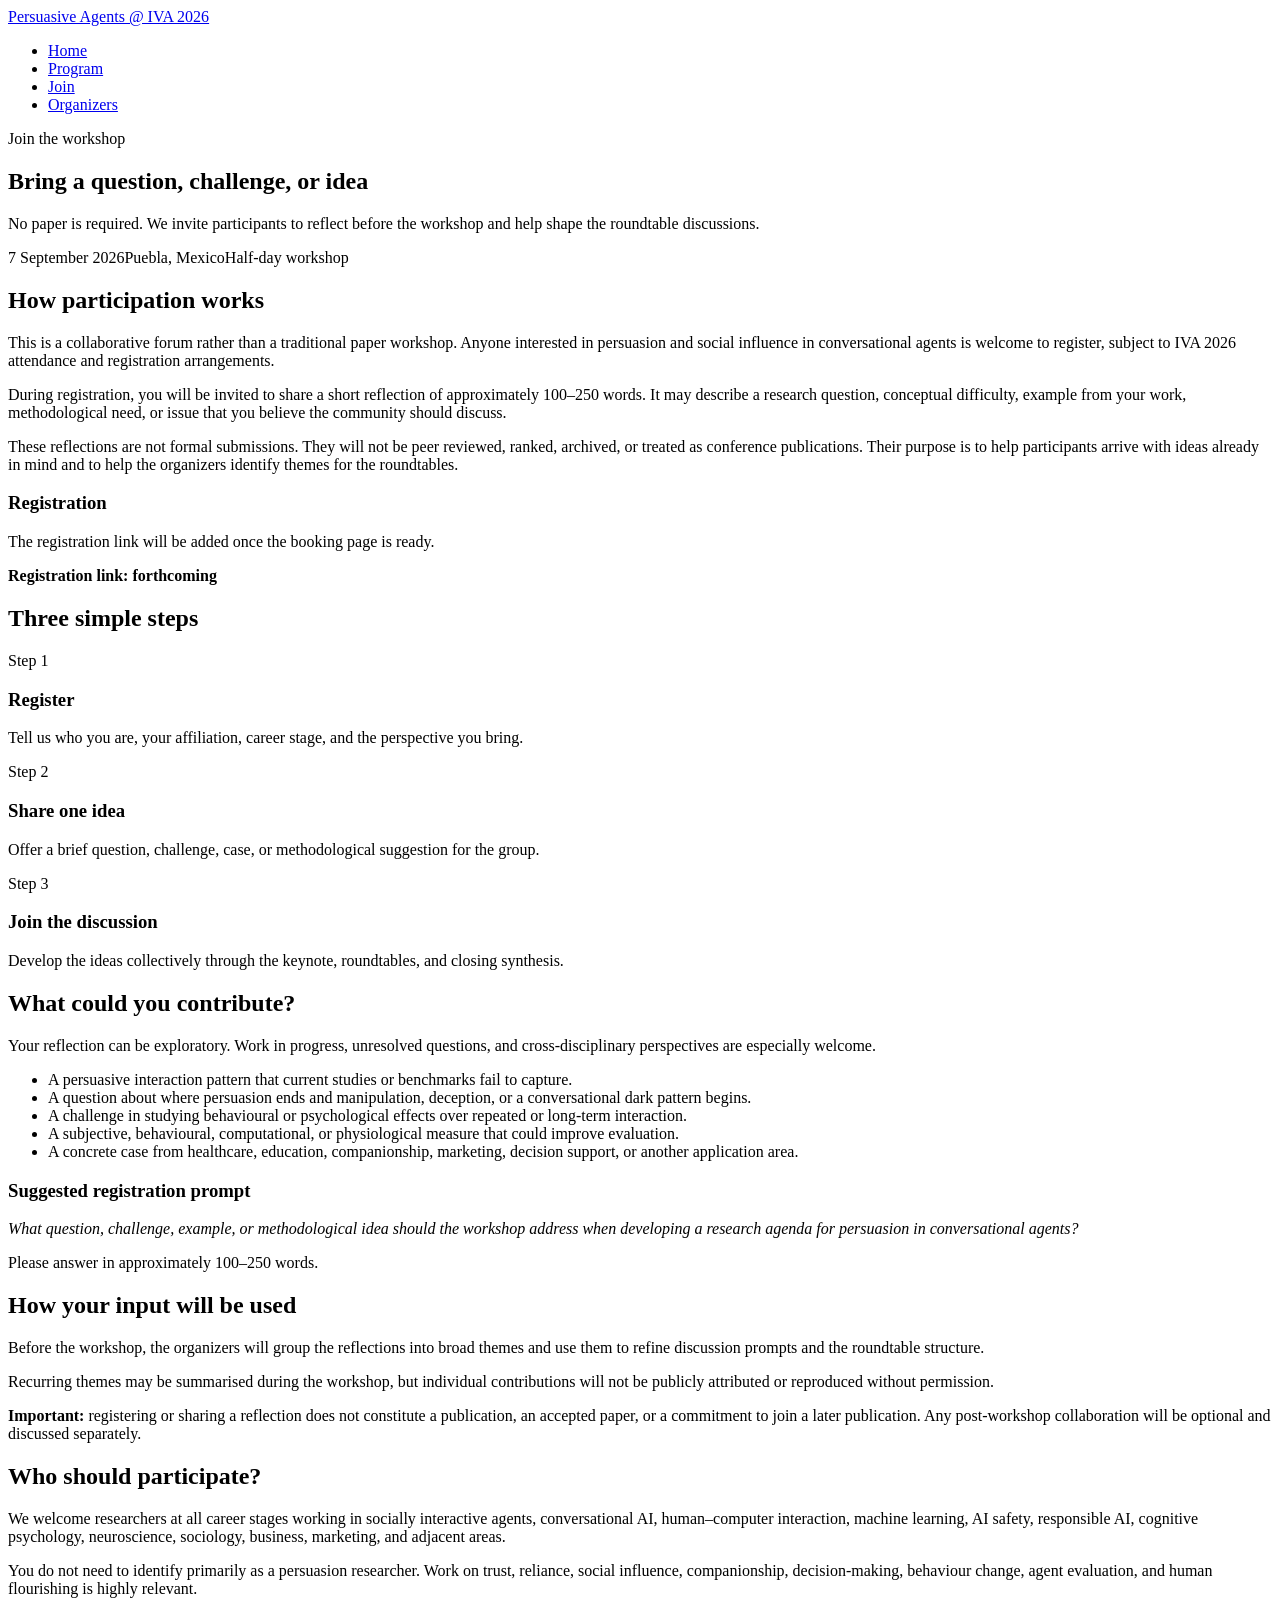
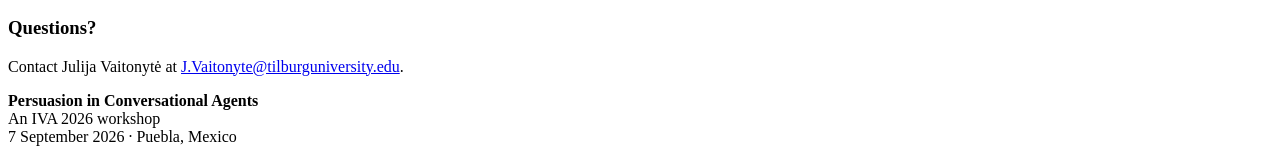
==== join.html @ 6f8a554d "Add files via upload" ====
<!DOCTYPE html>
<html lang="en">
<head>
  <meta charset="UTF-8">
  <meta name="viewport" content="width=device-width, initial-scale=1.0">
  <meta name="description" content="How to join the Persuasion in Conversational Agents workshop at IVA 2026.">
  <title>Join | Persuasion in Conversational Agents</title>
  <link rel="stylesheet" href="assets/css/style.css">
</head>
<body>
  <header class="site-header"><div class="container nav"><a class="brand" href="index.html">Persuasive Agents @ IVA 2026</a><nav aria-label="Main navigation"><ul class="nav-links"><li><a href="index.html">Home</a></li><li><a href="program.html">Program</a></li><li><a href="join.html" aria-current="page">Join</a></li><li><a href="organizers.html">Organizers</a></li></ul></nav></div></header>
  <main>
    <section class="page-hero"><div class="container"><p class="eyebrow">Join the workshop</p><h1>Bring a question, challenge, or idea</h1><p class="subtitle">No paper is required. We invite participants to reflect before the workshop and help shape the roundtable discussions.</p><div class="event-meta"><span>7 September 2026</span><span>Puebla, Mexico</span><span>Half-day workshop</span></div></div></section>

    <section><div class="container two-column"><div><h2>How participation works</h2><p class="lead">This is a collaborative forum rather than a traditional paper workshop. Anyone interested in persuasion and social influence in conversational agents is welcome to register, subject to IVA 2026 attendance and registration arrangements.</p><p>During registration, you will be invited to share a short reflection of approximately 100–250 words. It may describe a research question, conceptual difficulty, example from your work, methodological need, or issue that you believe the community should discuss.</p><p>These reflections are not formal submissions. They will not be peer reviewed, ranked, archived, or treated as conference publications. Their purpose is to help participants arrive with ideas already in mind and to help the organizers identify themes for the roundtables.</p></div><aside class="card"><h3>Registration</h3><p>The registration link will be added once the booking page is ready.</p><p><strong>Registration link: forthcoming</strong></p><!-- Replace with an Eventbrite button when ready. --></aside></div></section>

    <section><div class="container"><h2>Three simple steps</h2><div class="steps"><article class="step"><div class="step-number">Step 1</div><h3>Register</h3><p>Tell us who you are, your affiliation, career stage, and the perspective you bring.</p></article><article class="step"><div class="step-number">Step 2</div><h3>Share one idea</h3><p>Offer a brief question, challenge, case, or methodological suggestion for the group.</p></article><article class="step"><div class="step-number">Step 3</div><h3>Join the discussion</h3><p>Develop the ideas collectively through the keynote, roundtables, and closing synthesis.</p></article></div></div></section>

    <section><div class="container two-column"><div><h2>What could you contribute?</h2><p class="lead">Your reflection can be exploratory. Work in progress, unresolved questions, and cross-disciplinary perspectives are especially welcome.</p><ul class="prompt-list"><li>A persuasive interaction pattern that current studies or benchmarks fail to capture.</li><li>A question about where persuasion ends and manipulation, deception, or a conversational dark pattern begins.</li><li>A challenge in studying behavioural or psychological effects over repeated or long-term interaction.</li><li>A subjective, behavioural, computational, or physiological measure that could improve evaluation.</li><li>A concrete case from healthcare, education, companionship, marketing, decision support, or another application area.</li></ul></div><aside class="card"><h3>Suggested registration prompt</h3><p><em>What question, challenge, example, or methodological idea should the workshop address when developing a research agenda for persuasion in conversational agents?</em></p><p>Please answer in approximately 100–250 words.</p></aside></div></section>

    <section><div class="container"><h2>How your input will be used</h2><p class="lead">Before the workshop, the organizers will group the reflections into broad themes and use them to refine discussion prompts and the roundtable structure.</p><p>Recurring themes may be summarised during the workshop, but individual contributions will not be publicly attributed or reproduced without permission.</p><div class="notice"><strong>Important:</strong> registering or sharing a reflection does not constitute a publication, an accepted paper, or a commitment to join a later publication. Any post-workshop collaboration will be optional and discussed separately.</div></div></section>

    <section><div class="container two-column"><div><h2>Who should participate?</h2><p>We welcome researchers at all career stages working in socially interactive agents, conversational AI, human–computer interaction, machine learning, AI safety, responsible AI, cognitive psychology, neuroscience, sociology, business, marketing, and adjacent areas.</p><p>You do not need to identify primarily as a persuasion researcher. Work on trust, reliance, social influence, companionship, decision-making, behaviour change, agent evaluation, and human flourishing is highly relevant.</p></div><aside class="card"><h3>Questions?</h3><p>Contact Julija Vaitonytė at <a href="mailto:J.Vaitonyte@tilburguniversity.edu">J.Vaitonyte@tilburguniversity.edu</a>.</p></aside></div></section>
  </main>
  <footer class="site-footer"><div class="container footer-inner"><div><strong>Persuasion in Conversational Agents</strong><br>An IVA 2026 workshop</div><div>7 September 2026 · Puebla, Mexico</div></div></footer>
</body>
</html>
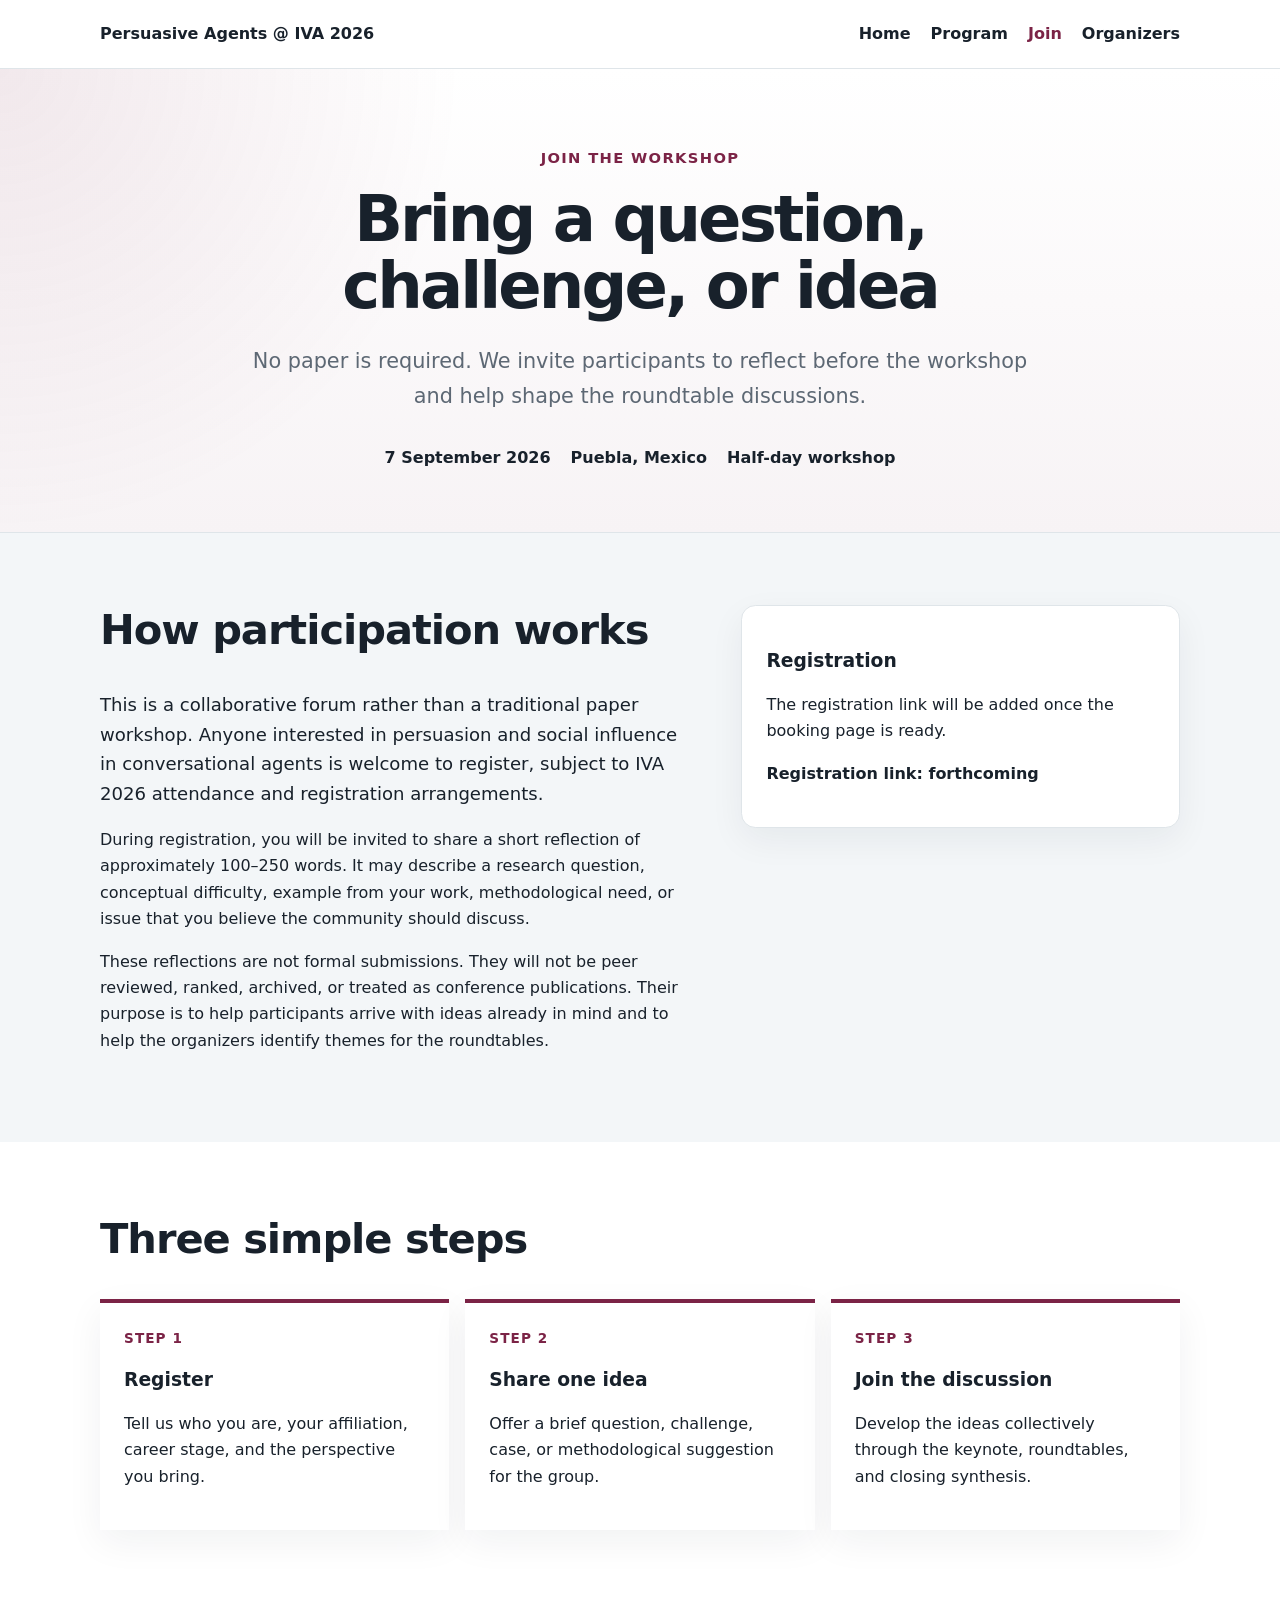
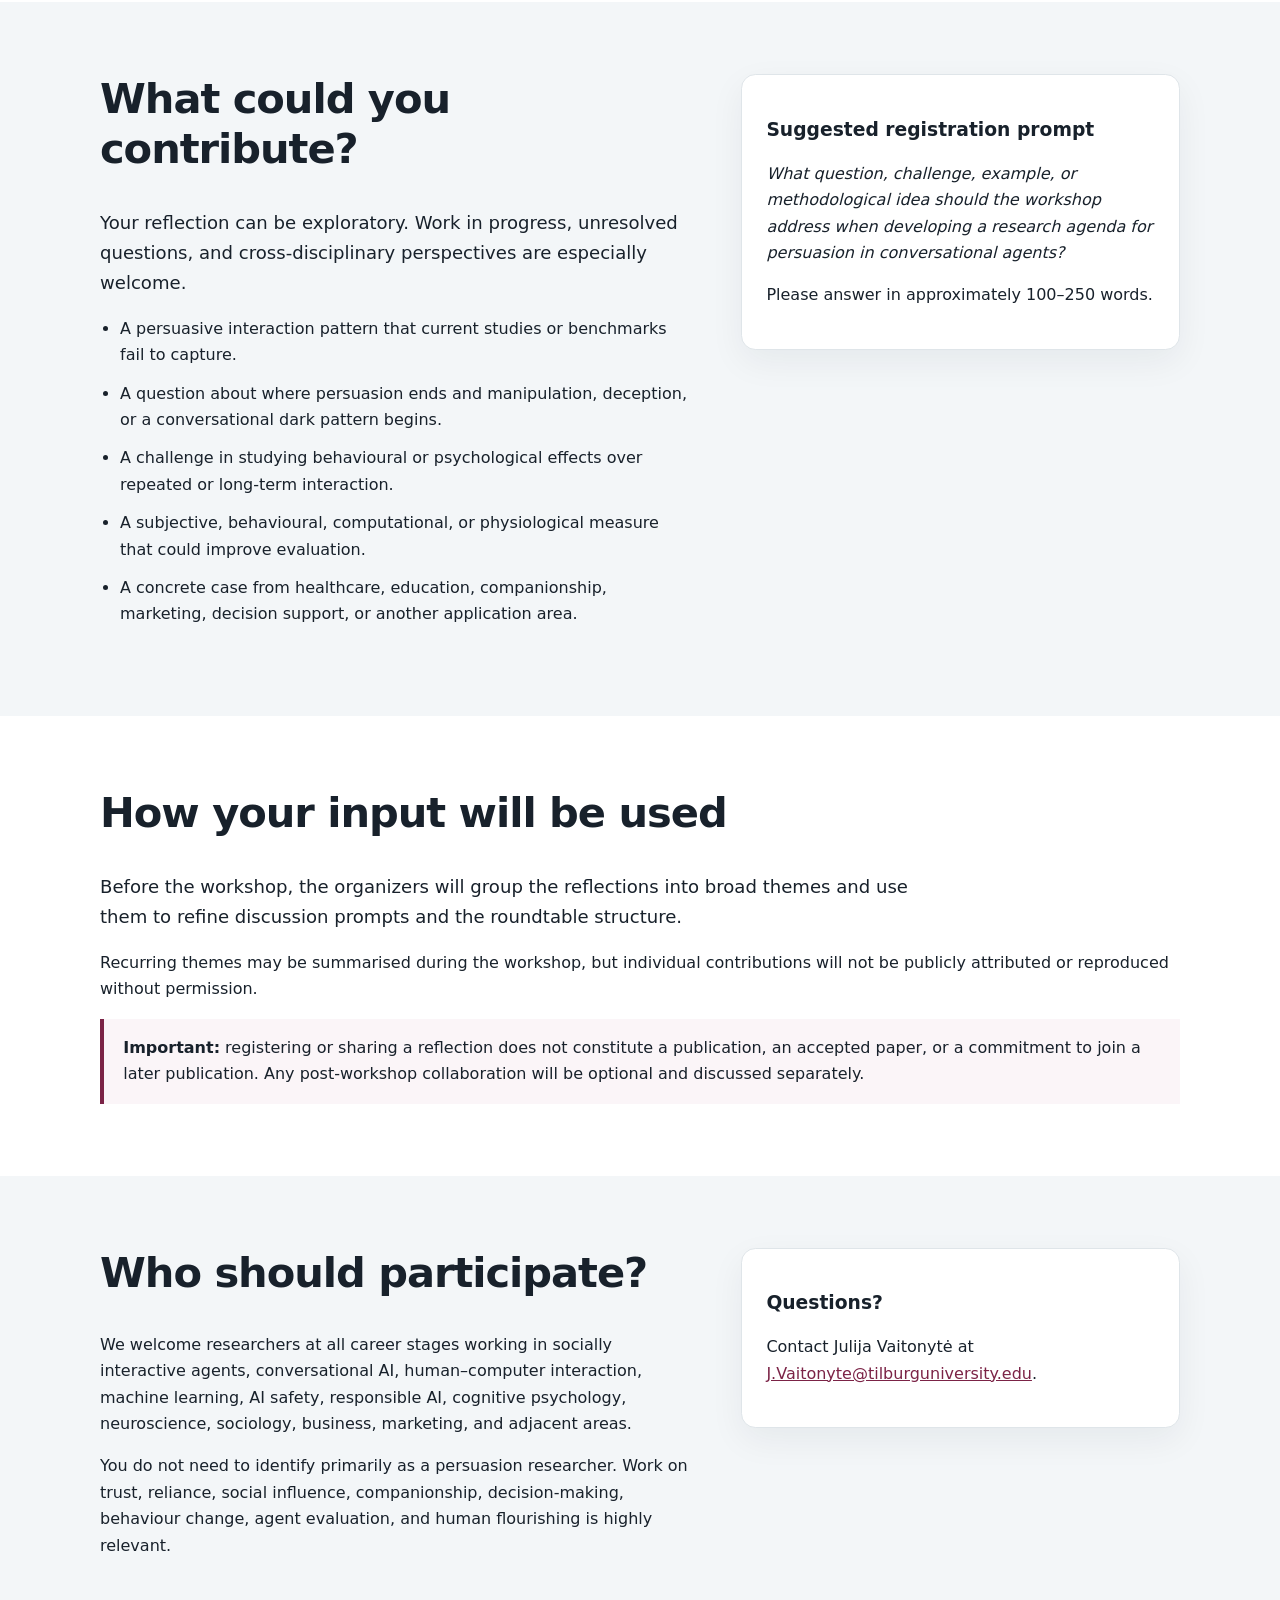
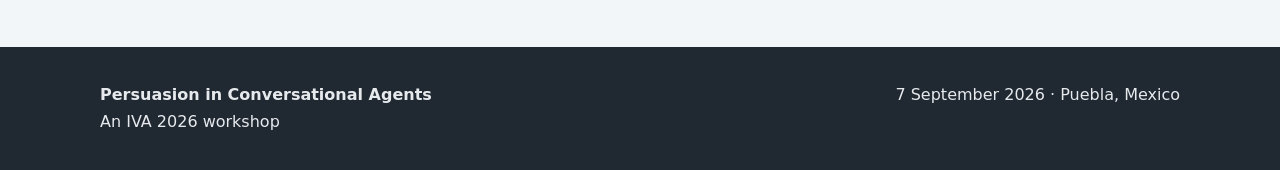
==== commit e6ddfa58: "Update stylesheet link in join.html" ====
--- a/join.html
+++ b/join.html
@@ -5,7 +5,7 @@
   <meta name="viewport" content="width=device-width, initial-scale=1.0">
   <meta name="description" content="How to join the Persuasion in Conversational Agents workshop at IVA 2026.">
   <title>Join | Persuasion in Conversational Agents</title>
-  <link rel="stylesheet" href="assets/css/style.css">
+  <link rel="stylesheet" href="assets/style.css">
 </head>
 <body>
   <header class="site-header"><div class="container nav"><a class="brand" href="index.html">Persuasive Agents @ IVA 2026</a><nav aria-label="Main navigation"><ul class="nav-links"><li><a href="index.html">Home</a></li><li><a href="program.html">Program</a></li><li><a href="join.html" aria-current="page">Join</a></li><li><a href="organizers.html">Organizers</a></li></ul></nav></div></header>
--- a/assets/style.css
+++ b/assets/style.css
@@ -0,0 +1,105 @@
+:root {
+  --ink: #18212b;
+  --muted: #5d6874;
+  --paper: #ffffff;
+  --soft: #f3f6f8;
+  --accent: #7b2346;
+  --accent-dark: #55162f;
+  --accent-pale: #fbf5f8;
+  --line: #dfe5e9;
+  --max-width: 1080px;
+}
+
+* { box-sizing: border-box; }
+html { scroll-behavior: smooth; }
+body {
+  margin: 0;
+  color: var(--ink);
+  background: var(--paper);
+  font-family: Inter, ui-sans-serif, system-ui, -apple-system, BlinkMacSystemFont, "Segoe UI", sans-serif;
+  line-height: 1.65;
+}
+img { max-width: 100%; }
+a { color: var(--accent); }
+a:hover { color: var(--accent-dark); }
+.container { width: min(var(--max-width), calc(100% - 2rem)); margin-inline: auto; }
+
+.site-header {
+  position: sticky;
+  top: 0;
+  z-index: 10;
+  background: rgba(255, 255, 255, 0.96);
+  border-bottom: 1px solid var(--line);
+  backdrop-filter: blur(10px);
+}
+.nav { min-height: 68px; display: flex; align-items: center; justify-content: space-between; gap: 1rem; }
+.brand { color: var(--ink); font-weight: 780; text-decoration: none; }
+.nav-links { display: flex; align-items: center; gap: 1.25rem; list-style: none; margin: 0; padding: 0; }
+.nav-links a { color: var(--ink); font-weight: 650; text-decoration: none; }
+.nav-links a:hover, .nav-links a[aria-current="page"] { color: var(--accent); }
+
+.hero, .page-hero {
+  text-align: center;
+  background: radial-gradient(circle at top left, rgba(123,35,70,.10), transparent 34%), linear-gradient(180deg,#fff 0%,#f7f3f5 100%);
+  border-bottom: 1px solid var(--line);
+}
+.hero { padding: 6rem 0 4.5rem; }
+.page-hero { padding: 4.8rem 0 3.8rem; }
+.eyebrow { margin: 0 0 1rem; color: var(--accent); font-size: .92rem; font-weight: 800; letter-spacing: .09em; text-transform: uppercase; }
+h1 { max-width: 920px; margin: 0 auto; font-size: clamp(2.35rem,6vw,4.8rem); line-height: 1.05; letter-spacing: -.045em; }
+.page-hero h1 { font-size: clamp(2.4rem,5vw,4rem); }
+.subtitle { max-width: 780px; margin: 1.5rem auto 0; color: var(--muted); font-size: clamp(1.05rem,2vw,1.3rem); }
+.event-meta { display: flex; flex-wrap: wrap; justify-content: center; gap: .6rem 1.25rem; margin-top: 2rem; font-weight: 680; }
+.hero-actions { display: flex; flex-wrap: wrap; justify-content: center; gap: .8rem; margin-top: 2rem; }
+
+.button { display: inline-block; padding: .8rem 1.05rem; border: 1px solid var(--accent); border-radius: .55rem; font-weight: 750; text-decoration: none; }
+.button-primary { color: #fff; background: var(--accent); }
+.button-primary:hover { color: #fff; background: var(--accent-dark); }
+
+main section { padding: 4.5rem 0; }
+main section:nth-child(even) { background: var(--soft); }
+h2 { margin-top: 0; font-size: clamp(1.8rem,3.4vw,2.6rem); line-height: 1.2; letter-spacing: -.025em; }
+h3 { line-height: 1.3; }
+.lead { max-width: 860px; font-size: 1.13rem; }
+.two-column { display: grid; grid-template-columns: 1.15fr .85fr; gap: 3rem; align-items: start; }
+.card { padding: 1.5rem; background: var(--paper); border: 1px solid var(--line); border-radius: .9rem; box-shadow: 0 12px 35px rgba(24,33,43,.06); }
+.notice { padding: 1rem 1.2rem; border-left: 4px solid var(--accent); background: var(--accent-pale); }
+.questions, .prompt-list { padding-left: 1.25rem; }
+.questions li + li, .prompt-list li + li { margin-top: .75rem; }
+
+.keynote-grid { display: grid; grid-template-columns: 220px 1fr; gap: 2rem; align-items: start; }
+.speaker-photo { display: block; width: 100%; max-width: 320px; aspect-ratio: 3 / 4; object-fit: cover; object-position: center top; border-radius: .9rem; }
+.photo-credit { margin-top: .55rem; color: var(--muted); font-size: .84rem; }
+
+.steps { display: grid; grid-template-columns: repeat(3,1fr); gap: 1rem; margin-top: 2rem; }
+.step { padding: 1.5rem; border-top: 4px solid var(--accent); background: var(--paper); box-shadow: 0 12px 35px rgba(24,33,43,.06); }
+.step-number { color: var(--accent); font-size: .85rem; font-weight: 800; letter-spacing: .08em; text-transform: uppercase; }
+
+.schedule { width: 100%; border-collapse: collapse; overflow: hidden; background: var(--paper); border: 1px solid var(--line); border-radius: .8rem; }
+.schedule th, .schedule td { padding: 1rem; border-bottom: 1px solid var(--line); text-align: left; vertical-align: top; }
+.schedule th { color: var(--accent); font-size: .85rem; letter-spacing: .06em; text-transform: uppercase; }
+.schedule tr:last-child td { border-bottom: 0; }
+.time { width: 150px; white-space: nowrap; font-weight: 750; }
+
+.people-grid { display: grid; grid-template-columns: repeat(3,1fr); gap: 1.25rem; }
+.person-card { padding: 1.5rem; background: var(--paper); border: 1px solid var(--line); border-radius: .9rem; }
+.person-card h2 { margin-bottom: .3rem; font-size: 1.45rem; }
+.affiliation { margin-top: 0; color: var(--accent); font-weight: 700; }
+
+.logo-placeholder { display: grid; place-items: center; min-height: 110px; width: min(300px,100%); padding: 1rem; color: var(--muted); background: var(--soft); border: 1px dashed #aab4bd; border-radius: .8rem; text-align: center; }
+
+.site-footer { padding: 2.2rem 0; color: #e7eaed; background: #202832; }
+.footer-inner { display: flex; flex-wrap: wrap; justify-content: space-between; gap: 1rem; }
+.site-footer a { color: #fff; }
+
+@media (max-width: 780px) {
+  .nav { align-items: flex-start; padding: .9rem 0; }
+  .nav-links { gap: .75rem; flex-wrap: wrap; justify-content: flex-end; }
+  .two-column, .keynote-grid, .steps, .people-grid { grid-template-columns: 1fr; }
+  .hero { padding-top: 4.5rem; }
+  .schedule, .schedule tbody, .schedule tr, .schedule td { display: block; width: 100%; }
+  .schedule thead { display: none; }
+  .schedule tr { padding: .8rem 0; border-bottom: 1px solid var(--line); }
+  .schedule td { border: 0; padding: .25rem 1rem; }
+  .time { width: auto; }
+}
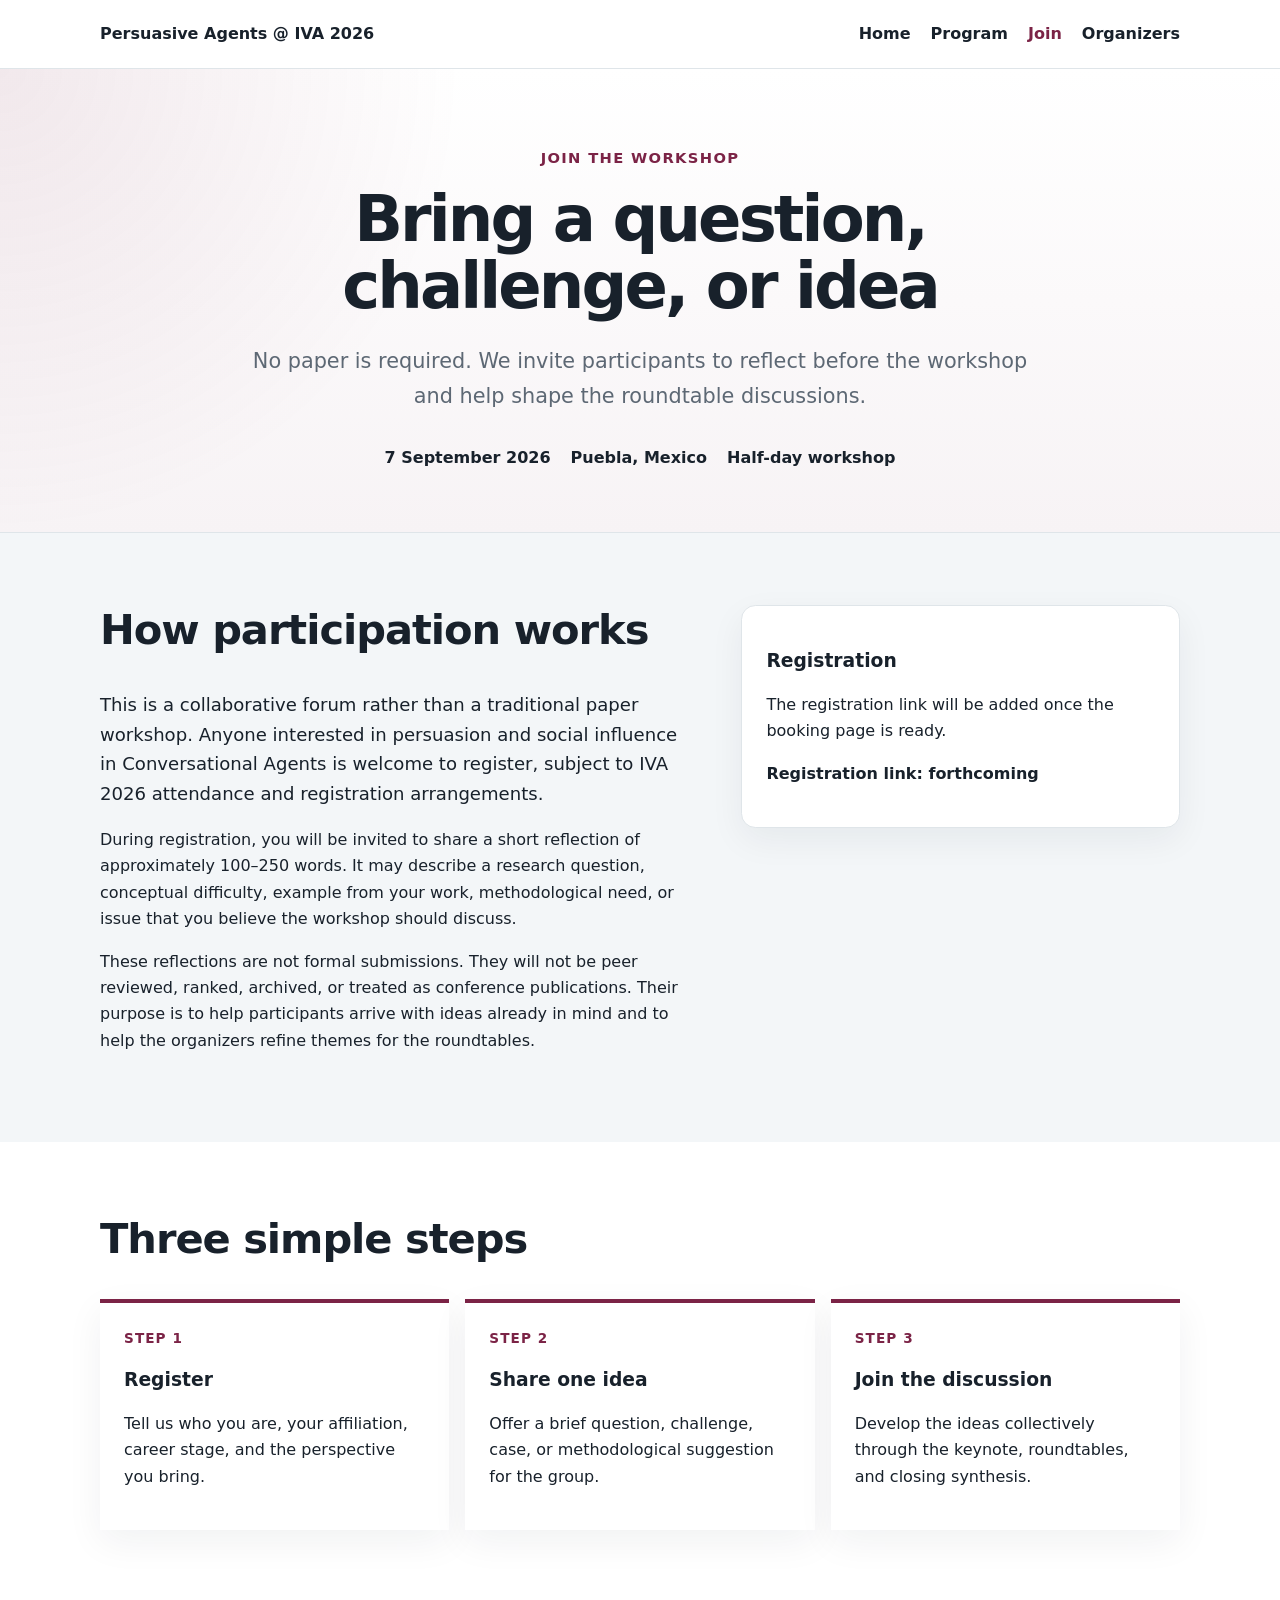
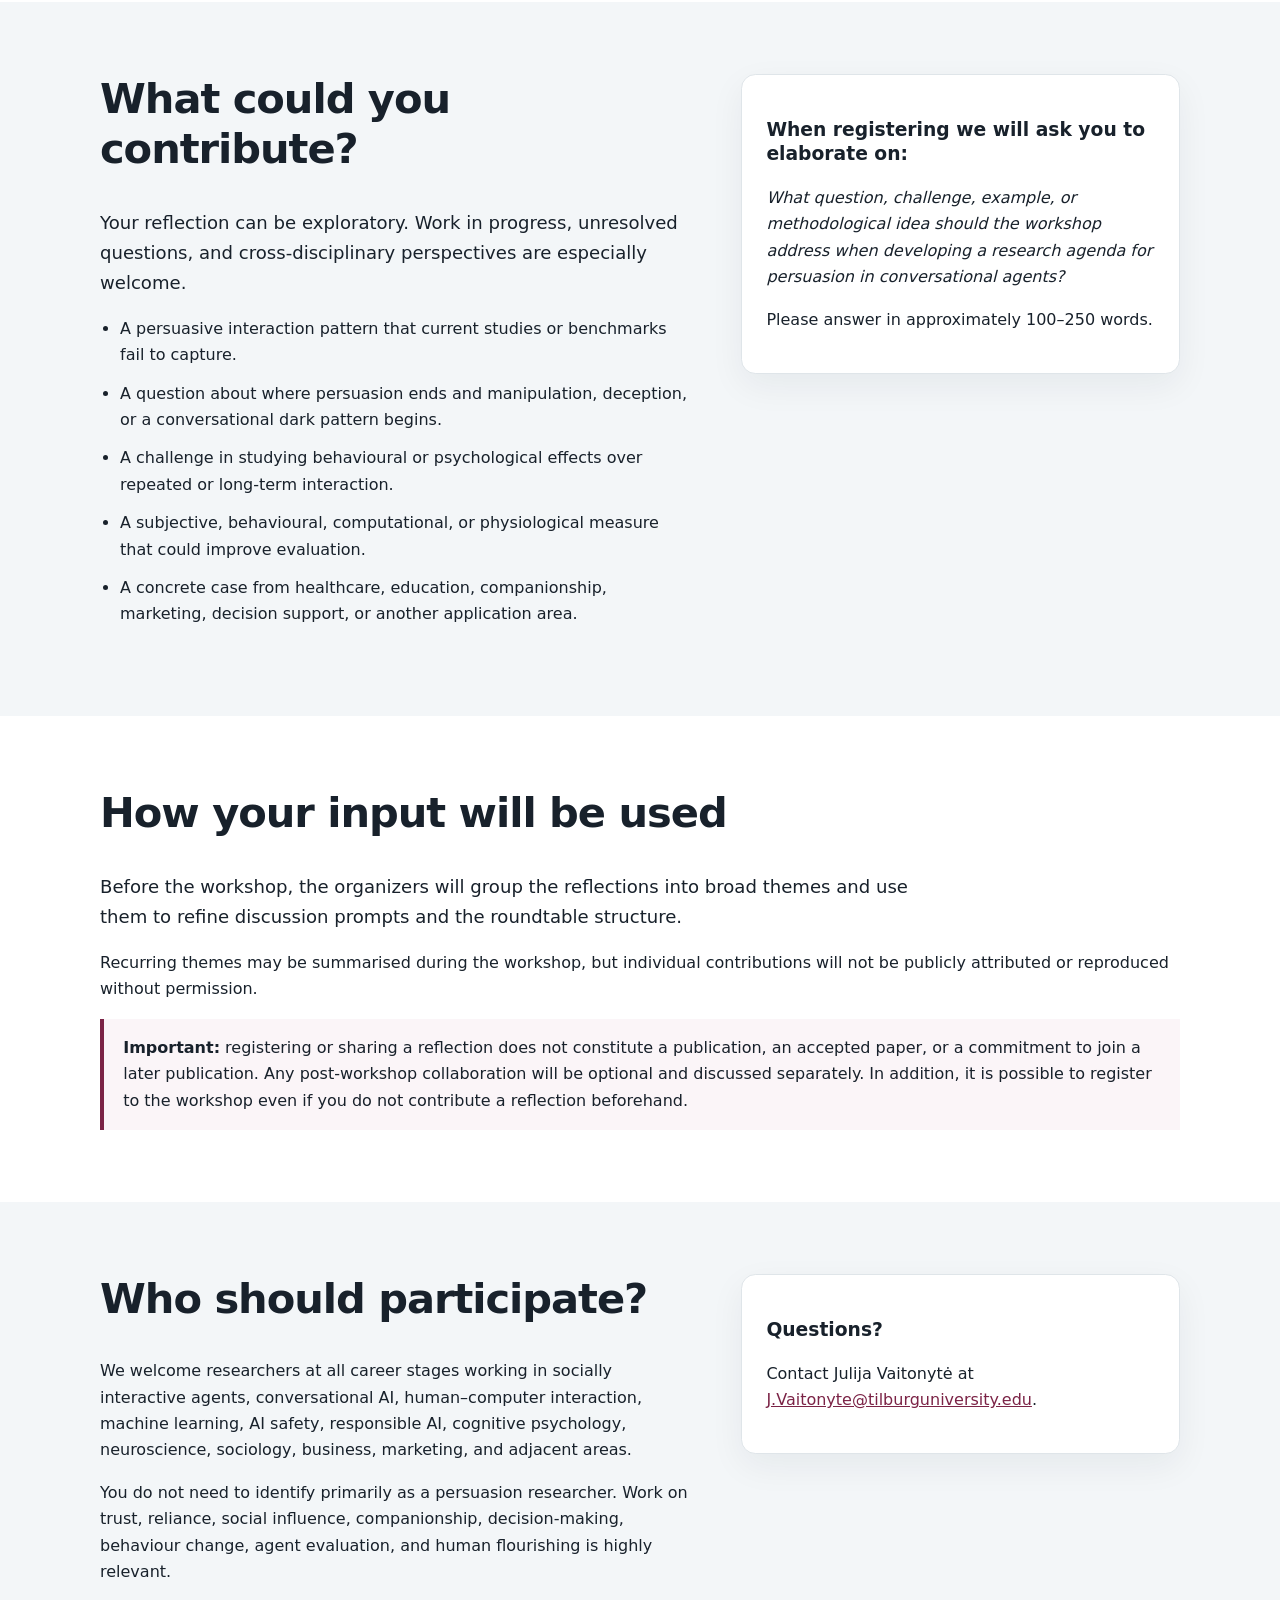
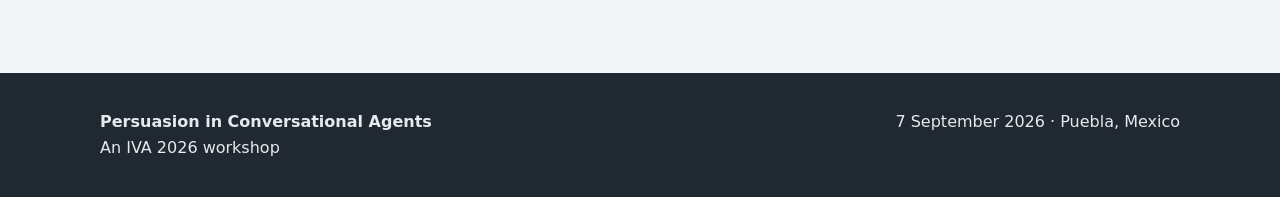
==== commit 57e6cb5e: "Update join.html" ====
--- a/join.html
+++ b/join.html
@@ -12,13 +12,13 @@
   <main>
     <section class="page-hero"><div class="container"><p class="eyebrow">Join the workshop</p><h1>Bring a question, challenge, or idea</h1><p class="subtitle">No paper is required. We invite participants to reflect before the workshop and help shape the roundtable discussions.</p><div class="event-meta"><span>7 September 2026</span><span>Puebla, Mexico</span><span>Half-day workshop</span></div></div></section>
 
-    <section><div class="container two-column"><div><h2>How participation works</h2><p class="lead">This is a collaborative forum rather than a traditional paper workshop. Anyone interested in persuasion and social influence in conversational agents is welcome to register, subject to IVA 2026 attendance and registration arrangements.</p><p>During registration, you will be invited to share a short reflection of approximately 100–250 words. It may describe a research question, conceptual difficulty, example from your work, methodological need, or issue that you believe the community should discuss.</p><p>These reflections are not formal submissions. They will not be peer reviewed, ranked, archived, or treated as conference publications. Their purpose is to help participants arrive with ideas already in mind and to help the organizers identify themes for the roundtables.</p></div><aside class="card"><h3>Registration</h3><p>The registration link will be added once the booking page is ready.</p><p><strong>Registration link: forthcoming</strong></p><!-- Replace with an Eventbrite button when ready. --></aside></div></section>
+    <section><div class="container two-column"><div><h2>How participation works</h2><p class="lead">This is a collaborative forum rather than a traditional paper workshop. Anyone interested in persuasion and social influence in Conversational Agents is welcome to register, subject to IVA 2026 attendance and registration arrangements.</p><p>During registration, you will be invited to share a short reflection of approximately 100–250 words. It may describe a research question, conceptual difficulty, example from your work, methodological need, or issue that you believe the workshop should discuss.</p><p>These reflections are not formal submissions. They will not be peer reviewed, ranked, archived, or treated as conference publications. Their purpose is to help participants arrive with ideas already in mind and to help the organizers refine themes for the roundtables.</p></div><aside class="card"><h3>Registration</h3><p>The registration link will be added once the booking page is ready.</p><p><strong>Registration link: forthcoming</strong></p><!-- Replace with an Eventbrite button when ready. --></aside></div></section>
 
     <section><div class="container"><h2>Three simple steps</h2><div class="steps"><article class="step"><div class="step-number">Step 1</div><h3>Register</h3><p>Tell us who you are, your affiliation, career stage, and the perspective you bring.</p></article><article class="step"><div class="step-number">Step 2</div><h3>Share one idea</h3><p>Offer a brief question, challenge, case, or methodological suggestion for the group.</p></article><article class="step"><div class="step-number">Step 3</div><h3>Join the discussion</h3><p>Develop the ideas collectively through the keynote, roundtables, and closing synthesis.</p></article></div></div></section>
 
-    <section><div class="container two-column"><div><h2>What could you contribute?</h2><p class="lead">Your reflection can be exploratory. Work in progress, unresolved questions, and cross-disciplinary perspectives are especially welcome.</p><ul class="prompt-list"><li>A persuasive interaction pattern that current studies or benchmarks fail to capture.</li><li>A question about where persuasion ends and manipulation, deception, or a conversational dark pattern begins.</li><li>A challenge in studying behavioural or psychological effects over repeated or long-term interaction.</li><li>A subjective, behavioural, computational, or physiological measure that could improve evaluation.</li><li>A concrete case from healthcare, education, companionship, marketing, decision support, or another application area.</li></ul></div><aside class="card"><h3>Suggested registration prompt</h3><p><em>What question, challenge, example, or methodological idea should the workshop address when developing a research agenda for persuasion in conversational agents?</em></p><p>Please answer in approximately 100–250 words.</p></aside></div></section>
+    <section><div class="container two-column"><div><h2>What could you contribute?</h2><p class="lead">Your reflection can be exploratory. Work in progress, unresolved questions, and cross-disciplinary perspectives are especially welcome.</p><ul class="prompt-list"><li>A persuasive interaction pattern that current studies or benchmarks fail to capture.</li><li>A question about where persuasion ends and manipulation, deception, or a conversational dark pattern begins.</li><li>A challenge in studying behavioural or psychological effects over repeated or long-term interaction.</li><li>A subjective, behavioural, computational, or physiological measure that could improve evaluation.</li><li>A concrete case from healthcare, education, companionship, marketing, decision support, or another application area.</li></ul></div><aside class="card"><h3>When registering we will ask you to elaborate on:</h3><p><em>What question, challenge, example, or methodological idea should the workshop address when developing a research agenda for persuasion in conversational agents?</em></p><p>Please answer in approximately 100–250 words.</p></aside></div></section>
 
-    <section><div class="container"><h2>How your input will be used</h2><p class="lead">Before the workshop, the organizers will group the reflections into broad themes and use them to refine discussion prompts and the roundtable structure.</p><p>Recurring themes may be summarised during the workshop, but individual contributions will not be publicly attributed or reproduced without permission.</p><div class="notice"><strong>Important:</strong> registering or sharing a reflection does not constitute a publication, an accepted paper, or a commitment to join a later publication. Any post-workshop collaboration will be optional and discussed separately.</div></div></section>
+    <section><div class="container"><h2>How your input will be used</h2><p class="lead">Before the workshop, the organizers will group the reflections into broad themes and use them to refine discussion prompts and the roundtable structure.</p><p>Recurring themes may be summarised during the workshop, but individual contributions will not be publicly attributed or reproduced without permission.</p><div class="notice"><strong>Important:</strong> registering or sharing a reflection does not constitute a publication, an accepted paper, or a commitment to join a later publication. Any post-workshop collaboration will be optional and discussed separately. In addition, it is possible to register to the workshop even if you do not contribute a reflection beforehand.</div></div></section>
 
     <section><div class="container two-column"><div><h2>Who should participate?</h2><p>We welcome researchers at all career stages working in socially interactive agents, conversational AI, human–computer interaction, machine learning, AI safety, responsible AI, cognitive psychology, neuroscience, sociology, business, marketing, and adjacent areas.</p><p>You do not need to identify primarily as a persuasion researcher. Work on trust, reliance, social influence, companionship, decision-making, behaviour change, agent evaluation, and human flourishing is highly relevant.</p></div><aside class="card"><h3>Questions?</h3><p>Contact Julija Vaitonytė at <a href="mailto:J.Vaitonyte@tilburguniversity.edu">J.Vaitonyte@tilburguniversity.edu</a>.</p></aside></div></section>
   </main>
--- a/assets/style.css
+++ b/assets/style.css
@@ -103,3 +103,42 @@
   .schedule td { border: 0; padding: .25rem 1rem; }
   .time { width: auto; }
 }
+.institution-logo {
+    display: block;
+    max-width: 260px;
+    width: 100%;
+    height: auto;
+    margin: 2rem auto;
+}
+.organizer-card{
+    text-align:center;
+    padding:1rem;
+}
+
+.organizer-photo{
+    width:220px;
+    height:220px;
+    object-fit:cover;
+    object-position:center top;
+    border-radius:10px;
+    margin-bottom:1rem;
+}
+
+.organizer-card h2{
+    font-size:1.55rem;
+    margin-bottom:.35rem;
+}
+
+.organizer-card .affiliation{
+    color:var(--accent);
+    font-weight:700;
+    margin-bottom:1rem;
+}
+
+.organizer-card p{
+    text-align:left;
+}
+
+.organizer-card a{
+    word-break:break-word;
+}
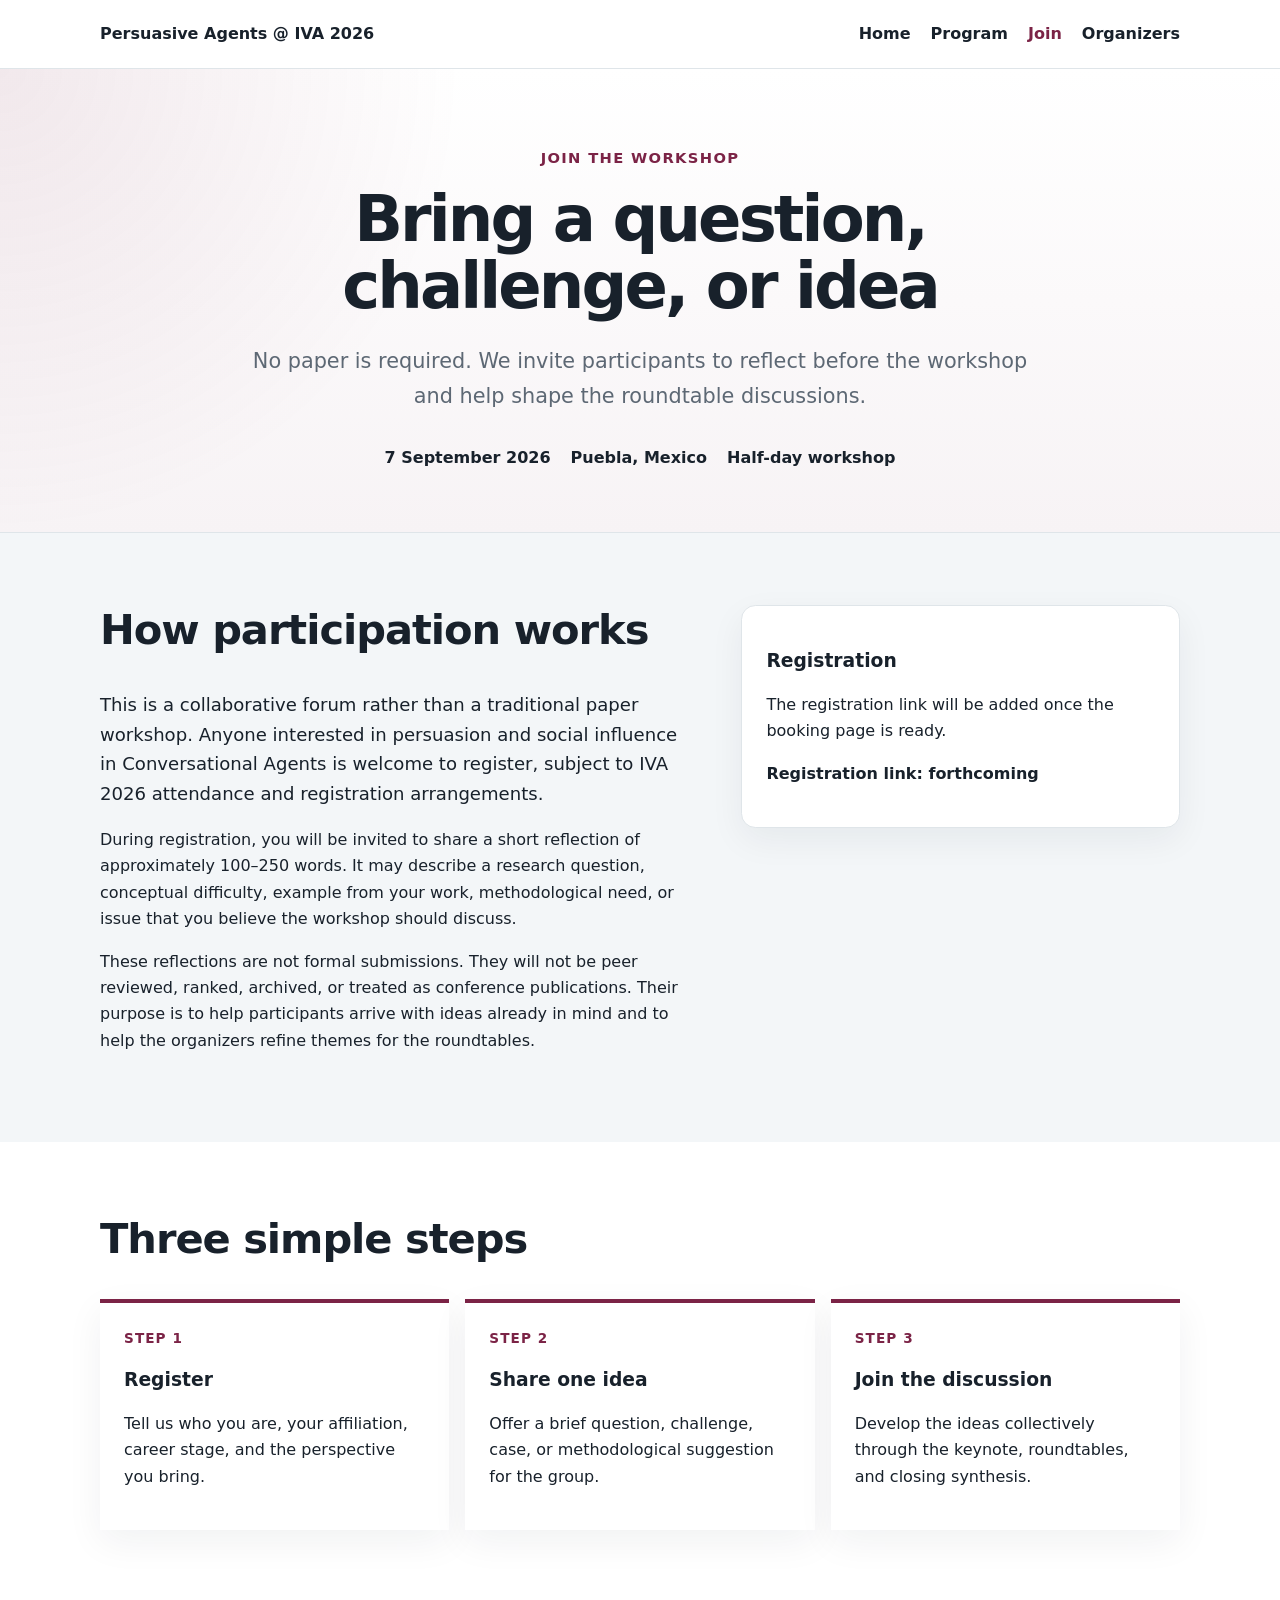
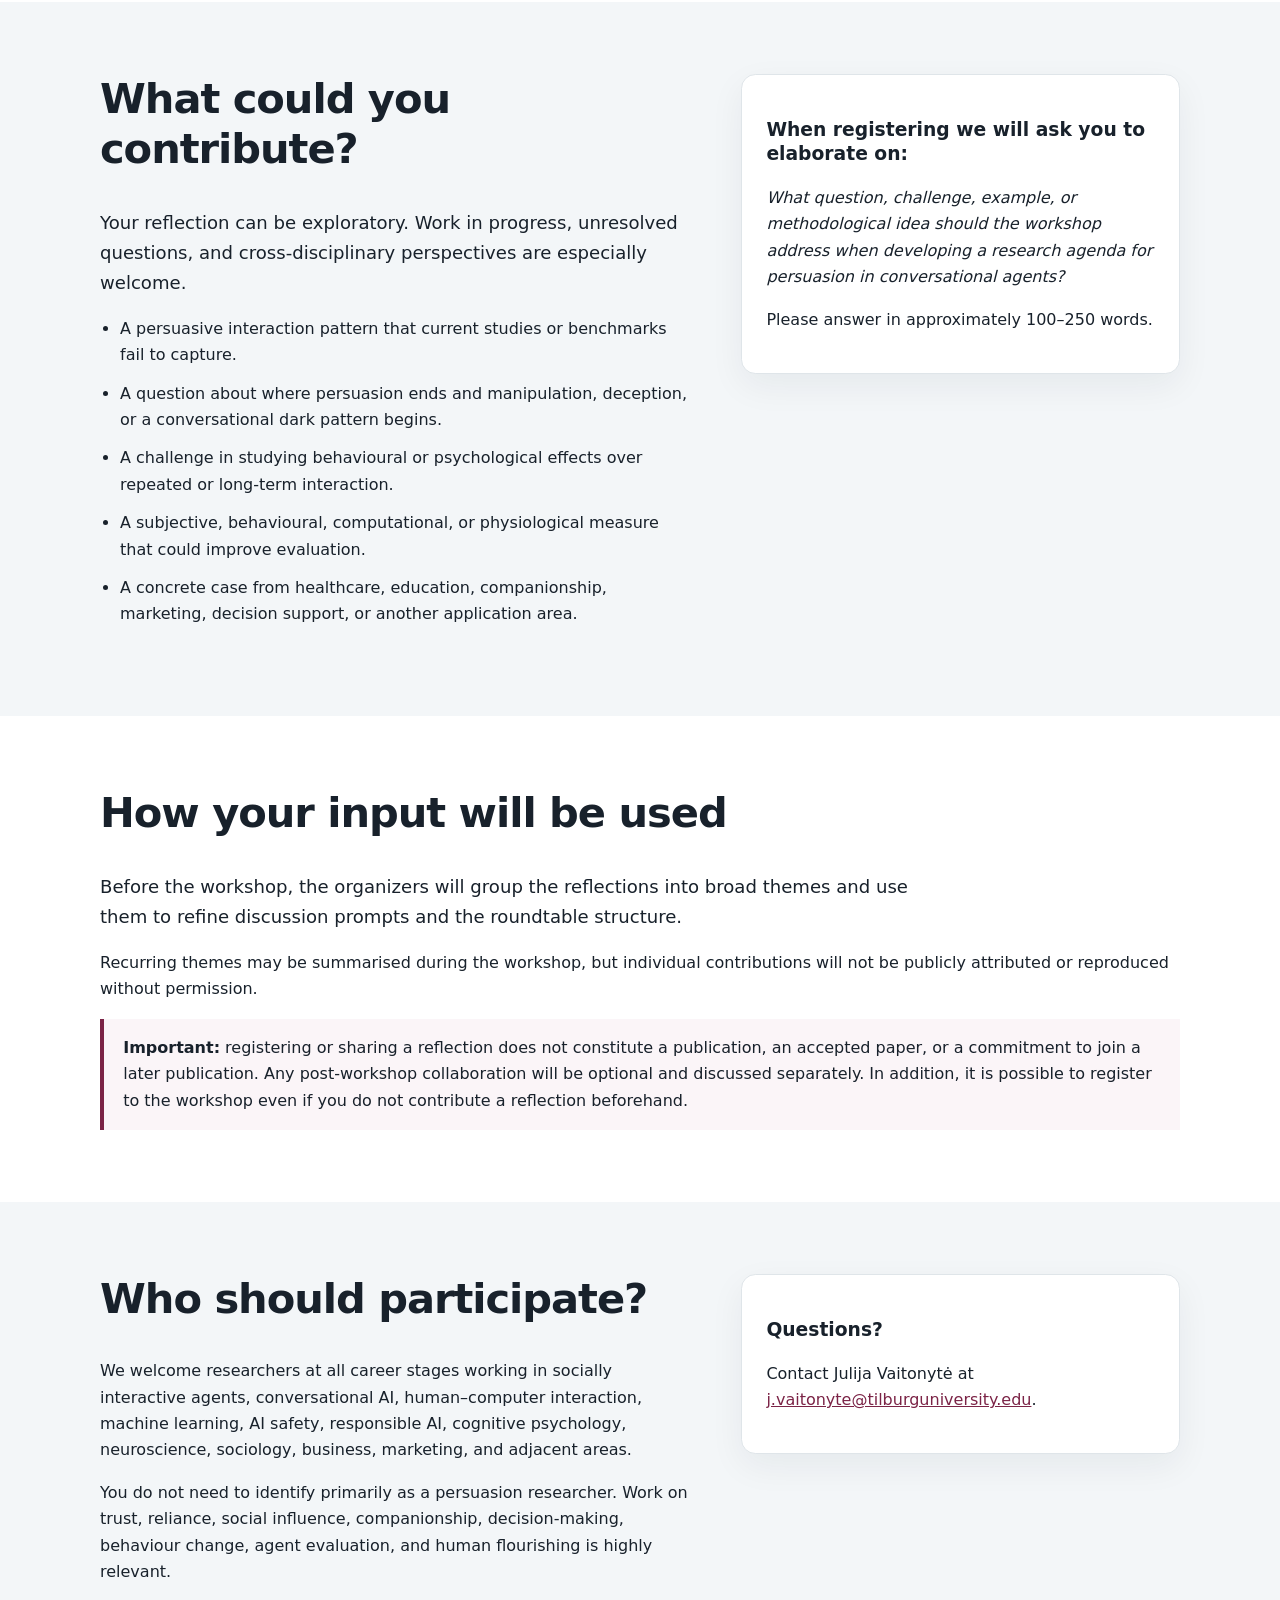
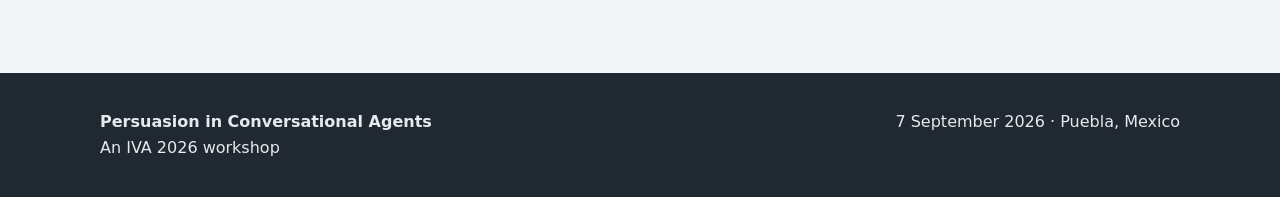
==== commit 809f1b8b: "Fix contact email for workshop participation Updated contact email for Julija Vaitonytė in the parti" ====
--- a/join.html
+++ b/join.html
@@ -20,7 +20,7 @@
 
     <section><div class="container"><h2>How your input will be used</h2><p class="lead">Before the workshop, the organizers will group the reflections into broad themes and use them to refine discussion prompts and the roundtable structure.</p><p>Recurring themes may be summarised during the workshop, but individual contributions will not be publicly attributed or reproduced without permission.</p><div class="notice"><strong>Important:</strong> registering or sharing a reflection does not constitute a publication, an accepted paper, or a commitment to join a later publication. Any post-workshop collaboration will be optional and discussed separately. In addition, it is possible to register to the workshop even if you do not contribute a reflection beforehand.</div></div></section>
 
-    <section><div class="container two-column"><div><h2>Who should participate?</h2><p>We welcome researchers at all career stages working in socially interactive agents, conversational AI, human–computer interaction, machine learning, AI safety, responsible AI, cognitive psychology, neuroscience, sociology, business, marketing, and adjacent areas.</p><p>You do not need to identify primarily as a persuasion researcher. Work on trust, reliance, social influence, companionship, decision-making, behaviour change, agent evaluation, and human flourishing is highly relevant.</p></div><aside class="card"><h3>Questions?</h3><p>Contact Julija Vaitonytė at <a href="mailto:J.Vaitonyte@tilburguniversity.edu">J.Vaitonyte@tilburguniversity.edu</a>.</p></aside></div></section>
+    <section><div class="container two-column"><div><h2>Who should participate?</h2><p>We welcome researchers at all career stages working in socially interactive agents, conversational AI, human–computer interaction, machine learning, AI safety, responsible AI, cognitive psychology, neuroscience, sociology, business, marketing, and adjacent areas.</p><p>You do not need to identify primarily as a persuasion researcher. Work on trust, reliance, social influence, companionship, decision-making, behaviour change, agent evaluation, and human flourishing is highly relevant.</p></div><aside class="card"><h3>Questions?</h3><p>Contact Julija Vaitonytė at <a href="mailto:j.vaitonyte@tilburguniversity.edu">j.vaitonyte@tilburguniversity.edu</a>.</p></aside></div></section>
   </main>
   <footer class="site-footer"><div class="container footer-inner"><div><strong>Persuasion in Conversational Agents</strong><br>An IVA 2026 workshop</div><div>7 September 2026 · Puebla, Mexico</div></div></footer>
 </body>
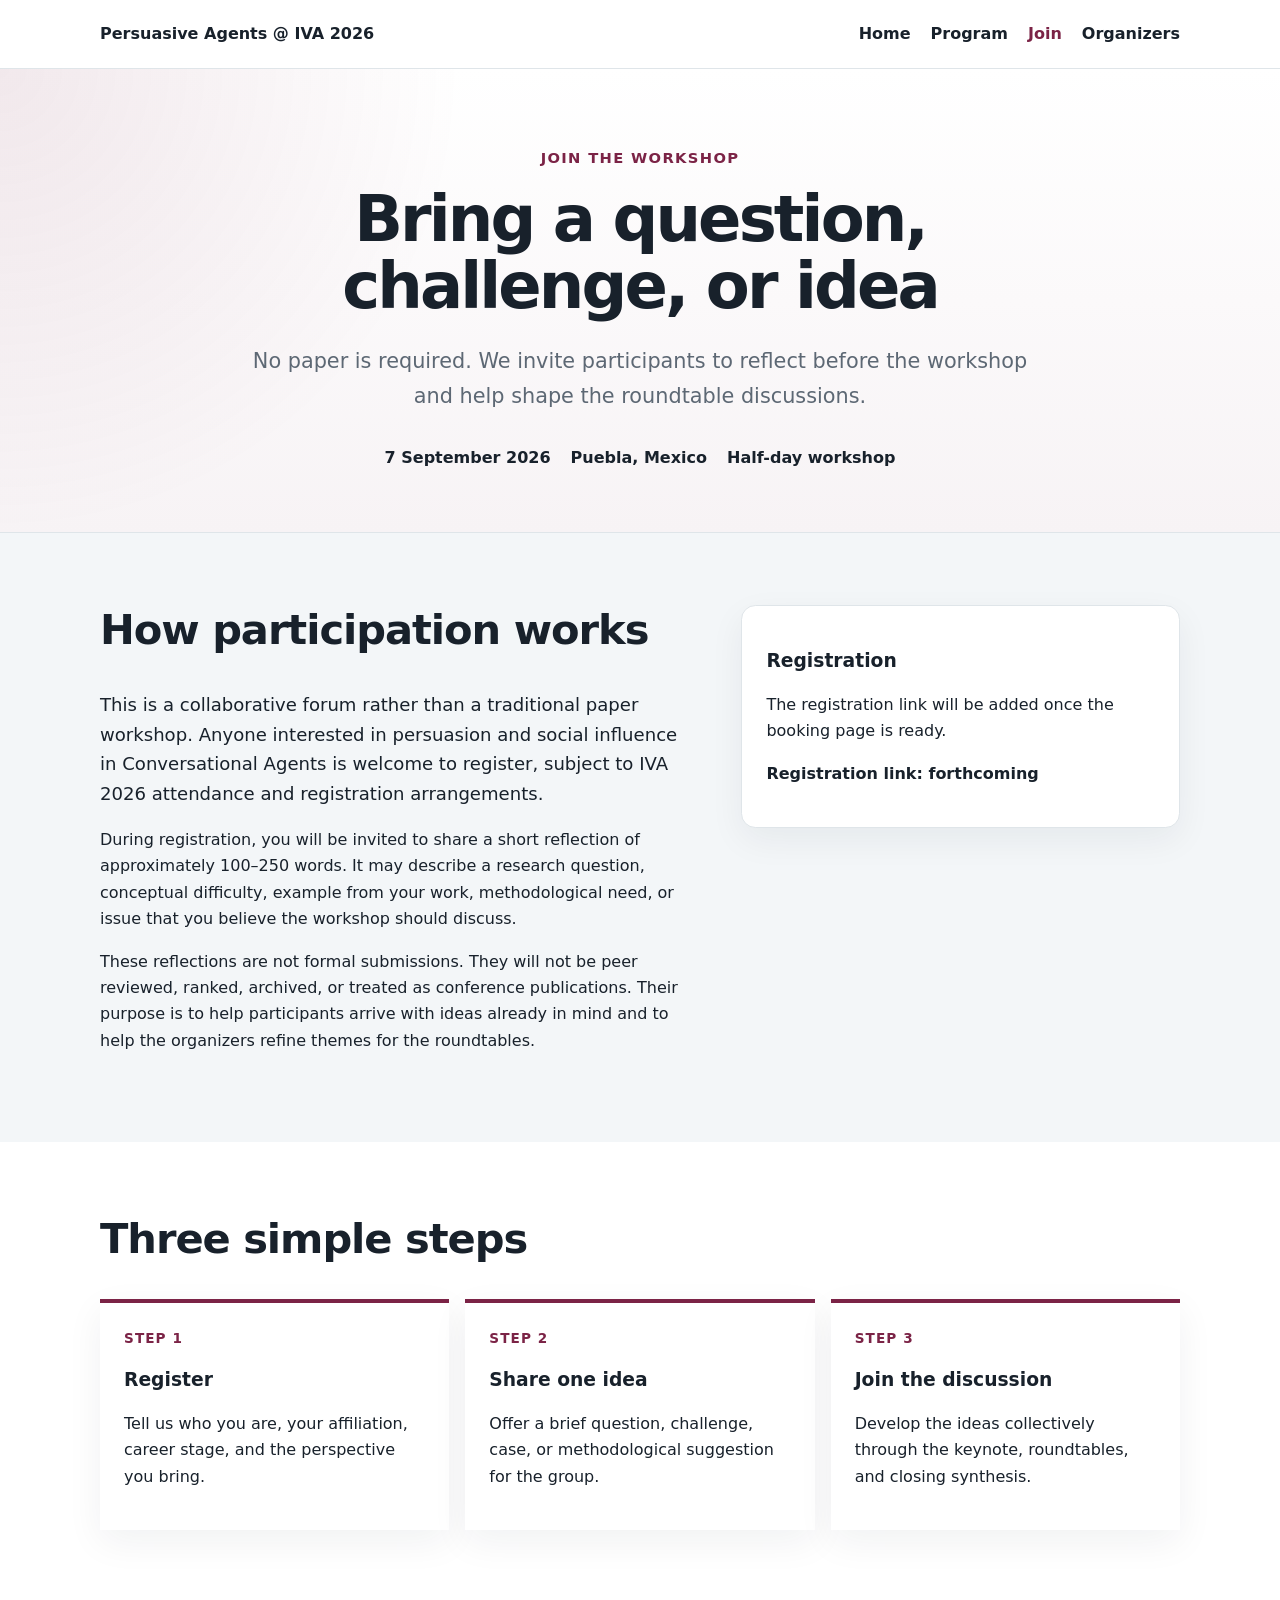
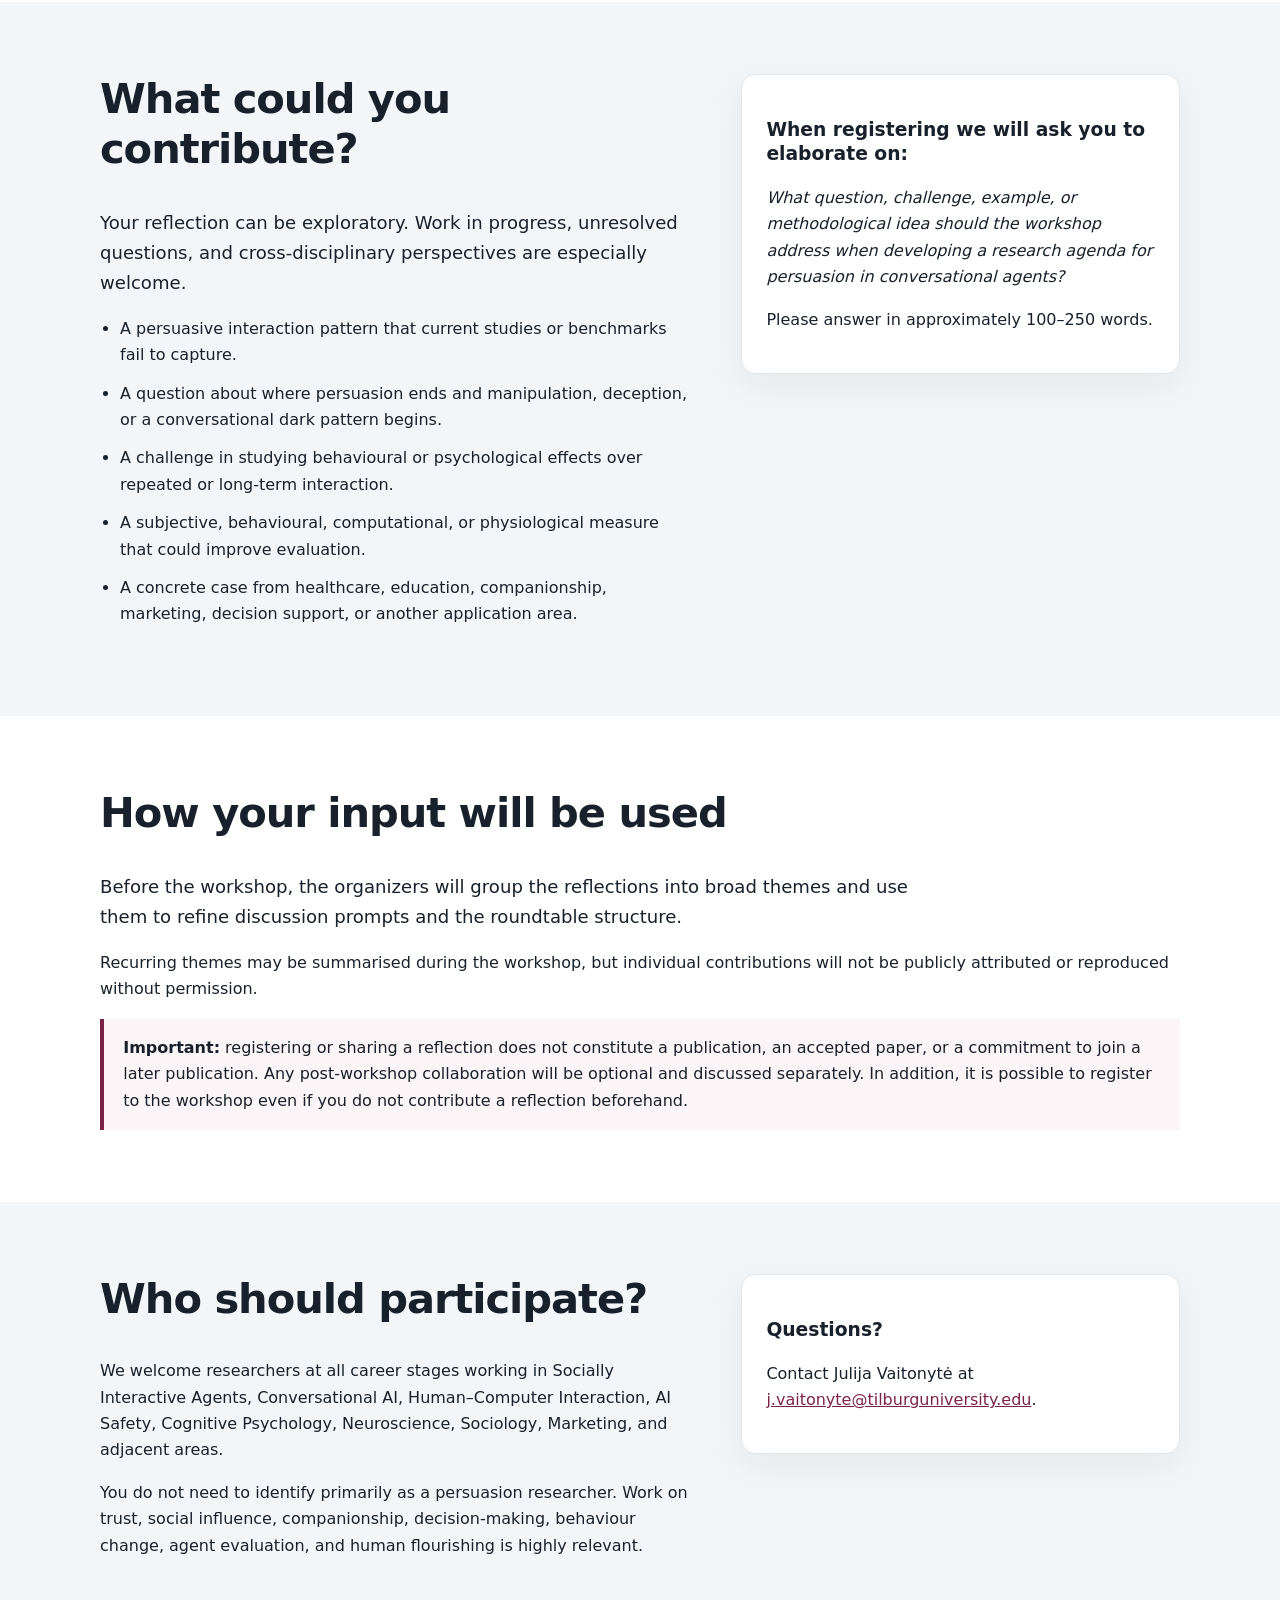
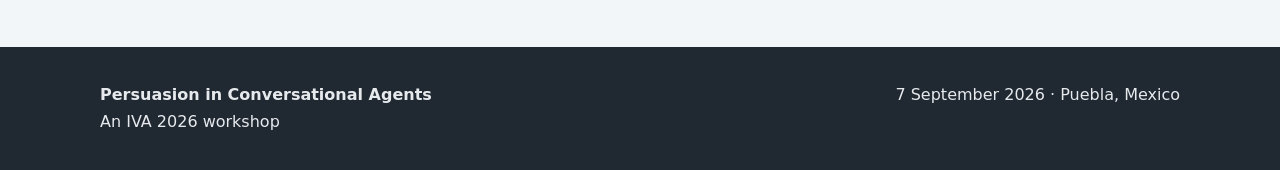
==== commit ad3abd4a: "Update join.html" ====
--- a/join.html
+++ b/join.html
@@ -20,7 +20,7 @@
 
     <section><div class="container"><h2>How your input will be used</h2><p class="lead">Before the workshop, the organizers will group the reflections into broad themes and use them to refine discussion prompts and the roundtable structure.</p><p>Recurring themes may be summarised during the workshop, but individual contributions will not be publicly attributed or reproduced without permission.</p><div class="notice"><strong>Important:</strong> registering or sharing a reflection does not constitute a publication, an accepted paper, or a commitment to join a later publication. Any post-workshop collaboration will be optional and discussed separately. In addition, it is possible to register to the workshop even if you do not contribute a reflection beforehand.</div></div></section>
 
-    <section><div class="container two-column"><div><h2>Who should participate?</h2><p>We welcome researchers at all career stages working in socially interactive agents, conversational AI, human–computer interaction, machine learning, AI safety, responsible AI, cognitive psychology, neuroscience, sociology, business, marketing, and adjacent areas.</p><p>You do not need to identify primarily as a persuasion researcher. Work on trust, reliance, social influence, companionship, decision-making, behaviour change, agent evaluation, and human flourishing is highly relevant.</p></div><aside class="card"><h3>Questions?</h3><p>Contact Julija Vaitonytė at <a href="mailto:j.vaitonyte@tilburguniversity.edu">j.vaitonyte@tilburguniversity.edu</a>.</p></aside></div></section>
+    <section><div class="container two-column"><div><h2>Who should participate?</h2><p>We welcome researchers at all career stages working in Socially Interactive Agents, Conversational AI, Human–Computer Interaction, AI Safety, Cognitive Psychology, Neuroscience, Sociology, Marketing, and adjacent areas.</p><p>You do not need to identify primarily as a persuasion researcher. Work on trust, social influence, companionship, decision-making, behaviour change, agent evaluation, and human flourishing is highly relevant.</p></div><aside class="card"><h3>Questions?</h3><p>Contact Julija Vaitonytė at <a href="mailto:j.vaitonyte@tilburguniversity.edu">j.vaitonyte@tilburguniversity.edu</a>.</p></aside></div></section>
   </main>
   <footer class="site-footer"><div class="container footer-inner"><div><strong>Persuasion in Conversational Agents</strong><br>An IVA 2026 workshop</div><div>7 September 2026 · Puebla, Mexico</div></div></footer>
 </body>
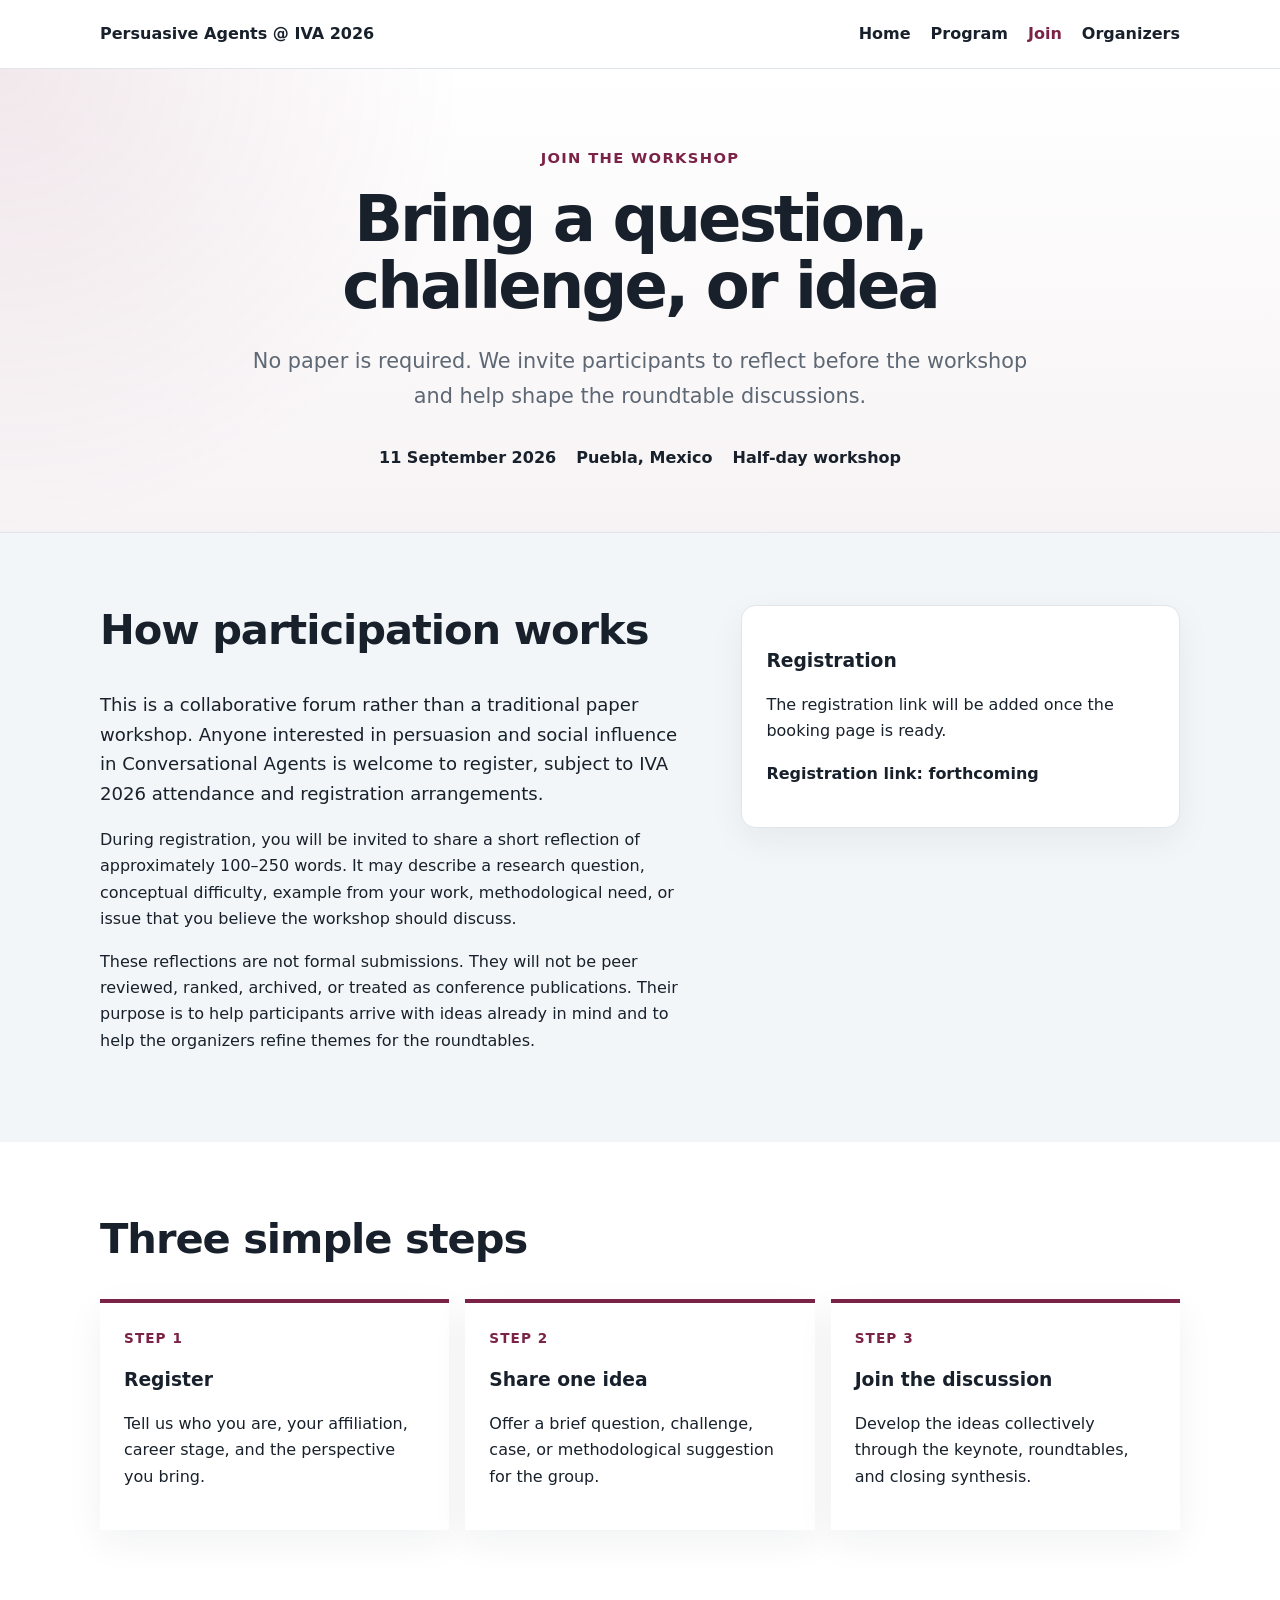
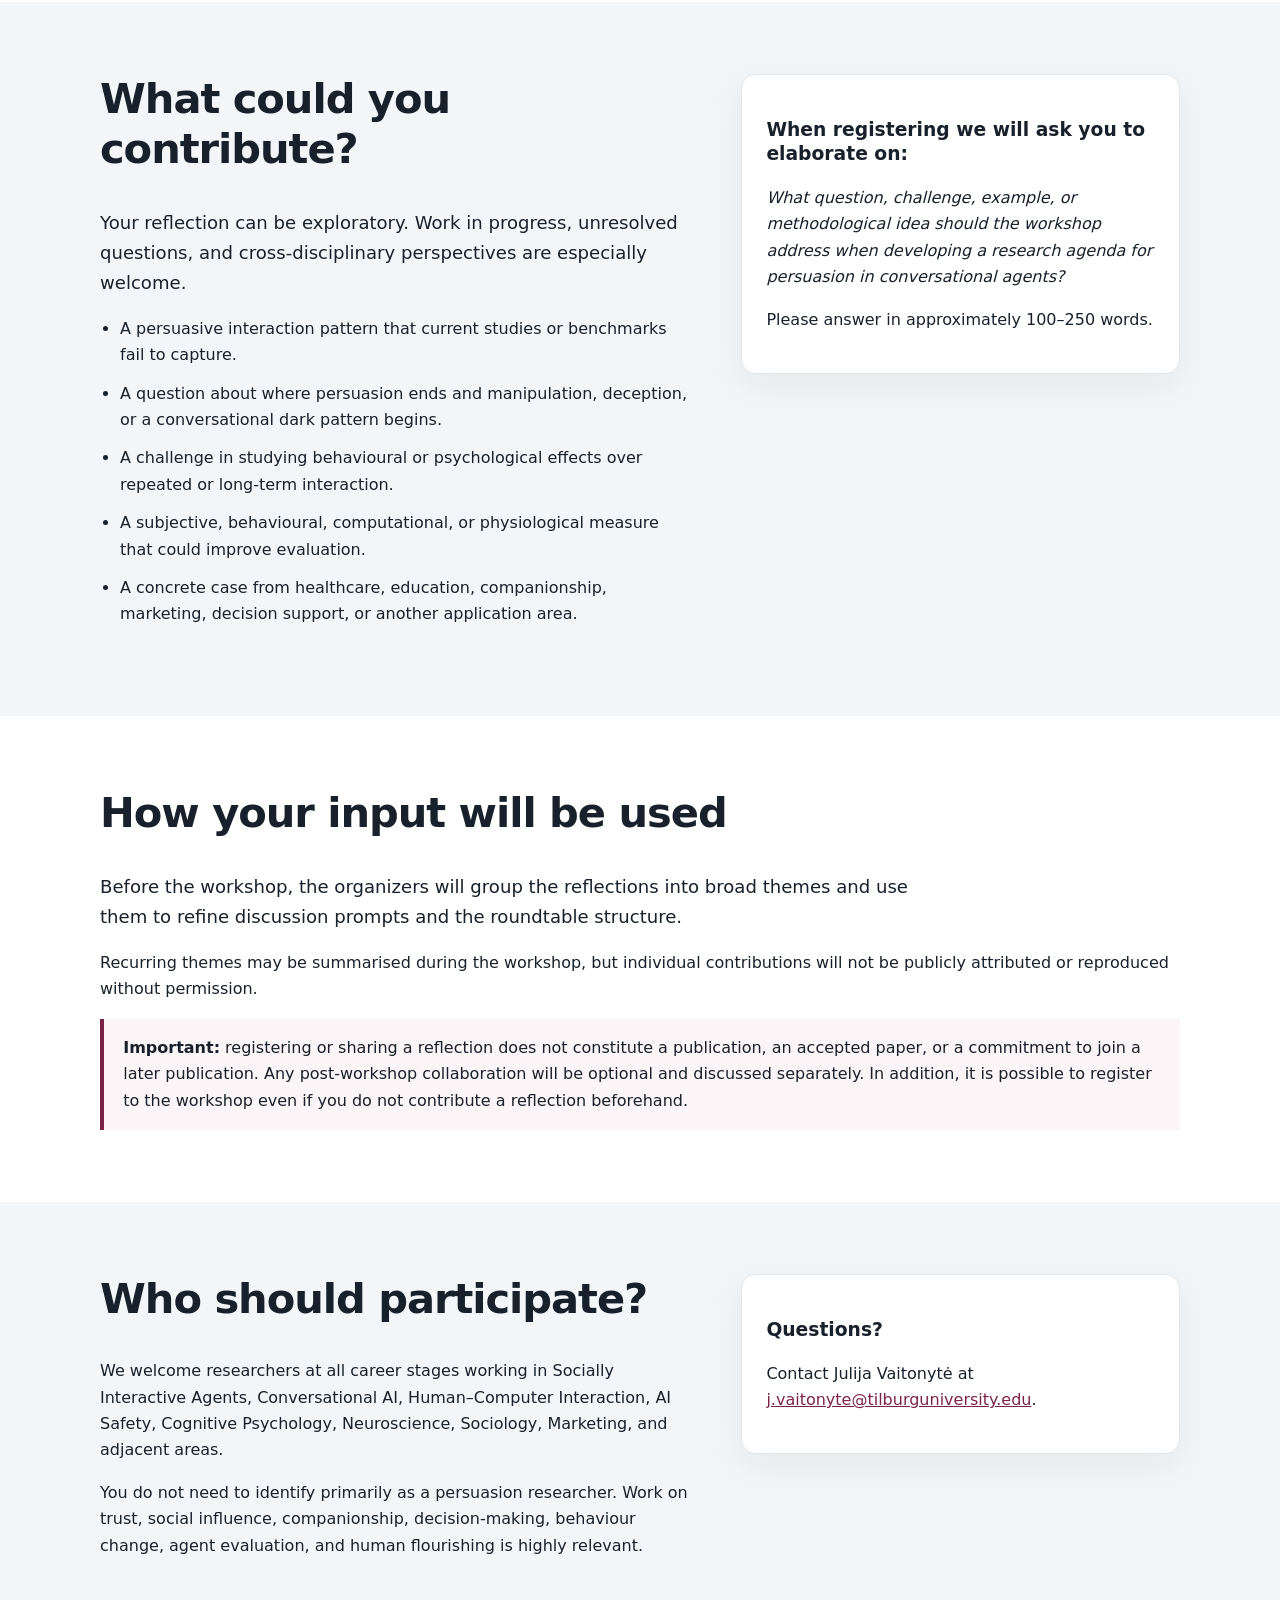
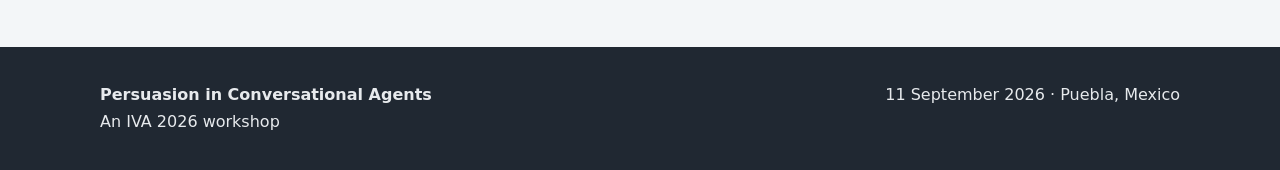
==== commit c756142b: "Update workshop date in join.html" ====
--- a/join.html
+++ b/join.html
@@ -10,7 +10,7 @@
 <body>
   <header class="site-header"><div class="container nav"><a class="brand" href="index.html">Persuasive Agents @ IVA 2026</a><nav aria-label="Main navigation"><ul class="nav-links"><li><a href="index.html">Home</a></li><li><a href="program.html">Program</a></li><li><a href="join.html" aria-current="page">Join</a></li><li><a href="organizers.html">Organizers</a></li></ul></nav></div></header>
   <main>
-    <section class="page-hero"><div class="container"><p class="eyebrow">Join the workshop</p><h1>Bring a question, challenge, or idea</h1><p class="subtitle">No paper is required. We invite participants to reflect before the workshop and help shape the roundtable discussions.</p><div class="event-meta"><span>7 September 2026</span><span>Puebla, Mexico</span><span>Half-day workshop</span></div></div></section>
+    <section class="page-hero"><div class="container"><p class="eyebrow">Join the workshop</p><h1>Bring a question, challenge, or idea</h1><p class="subtitle">No paper is required. We invite participants to reflect before the workshop and help shape the roundtable discussions.</p><div class="event-meta"><span>11 September 2026</span><span>Puebla, Mexico</span><span>Half-day workshop</span></div></div></section>
 
     <section><div class="container two-column"><div><h2>How participation works</h2><p class="lead">This is a collaborative forum rather than a traditional paper workshop. Anyone interested in persuasion and social influence in Conversational Agents is welcome to register, subject to IVA 2026 attendance and registration arrangements.</p><p>During registration, you will be invited to share a short reflection of approximately 100–250 words. It may describe a research question, conceptual difficulty, example from your work, methodological need, or issue that you believe the workshop should discuss.</p><p>These reflections are not formal submissions. They will not be peer reviewed, ranked, archived, or treated as conference publications. Their purpose is to help participants arrive with ideas already in mind and to help the organizers refine themes for the roundtables.</p></div><aside class="card"><h3>Registration</h3><p>The registration link will be added once the booking page is ready.</p><p><strong>Registration link: forthcoming</strong></p><!-- Replace with an Eventbrite button when ready. --></aside></div></section>
 
@@ -22,6 +22,6 @@
 
     <section><div class="container two-column"><div><h2>Who should participate?</h2><p>We welcome researchers at all career stages working in Socially Interactive Agents, Conversational AI, Human–Computer Interaction, AI Safety, Cognitive Psychology, Neuroscience, Sociology, Marketing, and adjacent areas.</p><p>You do not need to identify primarily as a persuasion researcher. Work on trust, social influence, companionship, decision-making, behaviour change, agent evaluation, and human flourishing is highly relevant.</p></div><aside class="card"><h3>Questions?</h3><p>Contact Julija Vaitonytė at <a href="mailto:j.vaitonyte@tilburguniversity.edu">j.vaitonyte@tilburguniversity.edu</a>.</p></aside></div></section>
   </main>
-  <footer class="site-footer"><div class="container footer-inner"><div><strong>Persuasion in Conversational Agents</strong><br>An IVA 2026 workshop</div><div>7 September 2026 · Puebla, Mexico</div></div></footer>
+  <footer class="site-footer"><div class="container footer-inner"><div><strong>Persuasion in Conversational Agents</strong><br>An IVA 2026 workshop</div><div>11 September 2026 · Puebla, Mexico</div></div></footer>
 </body>
 </html>
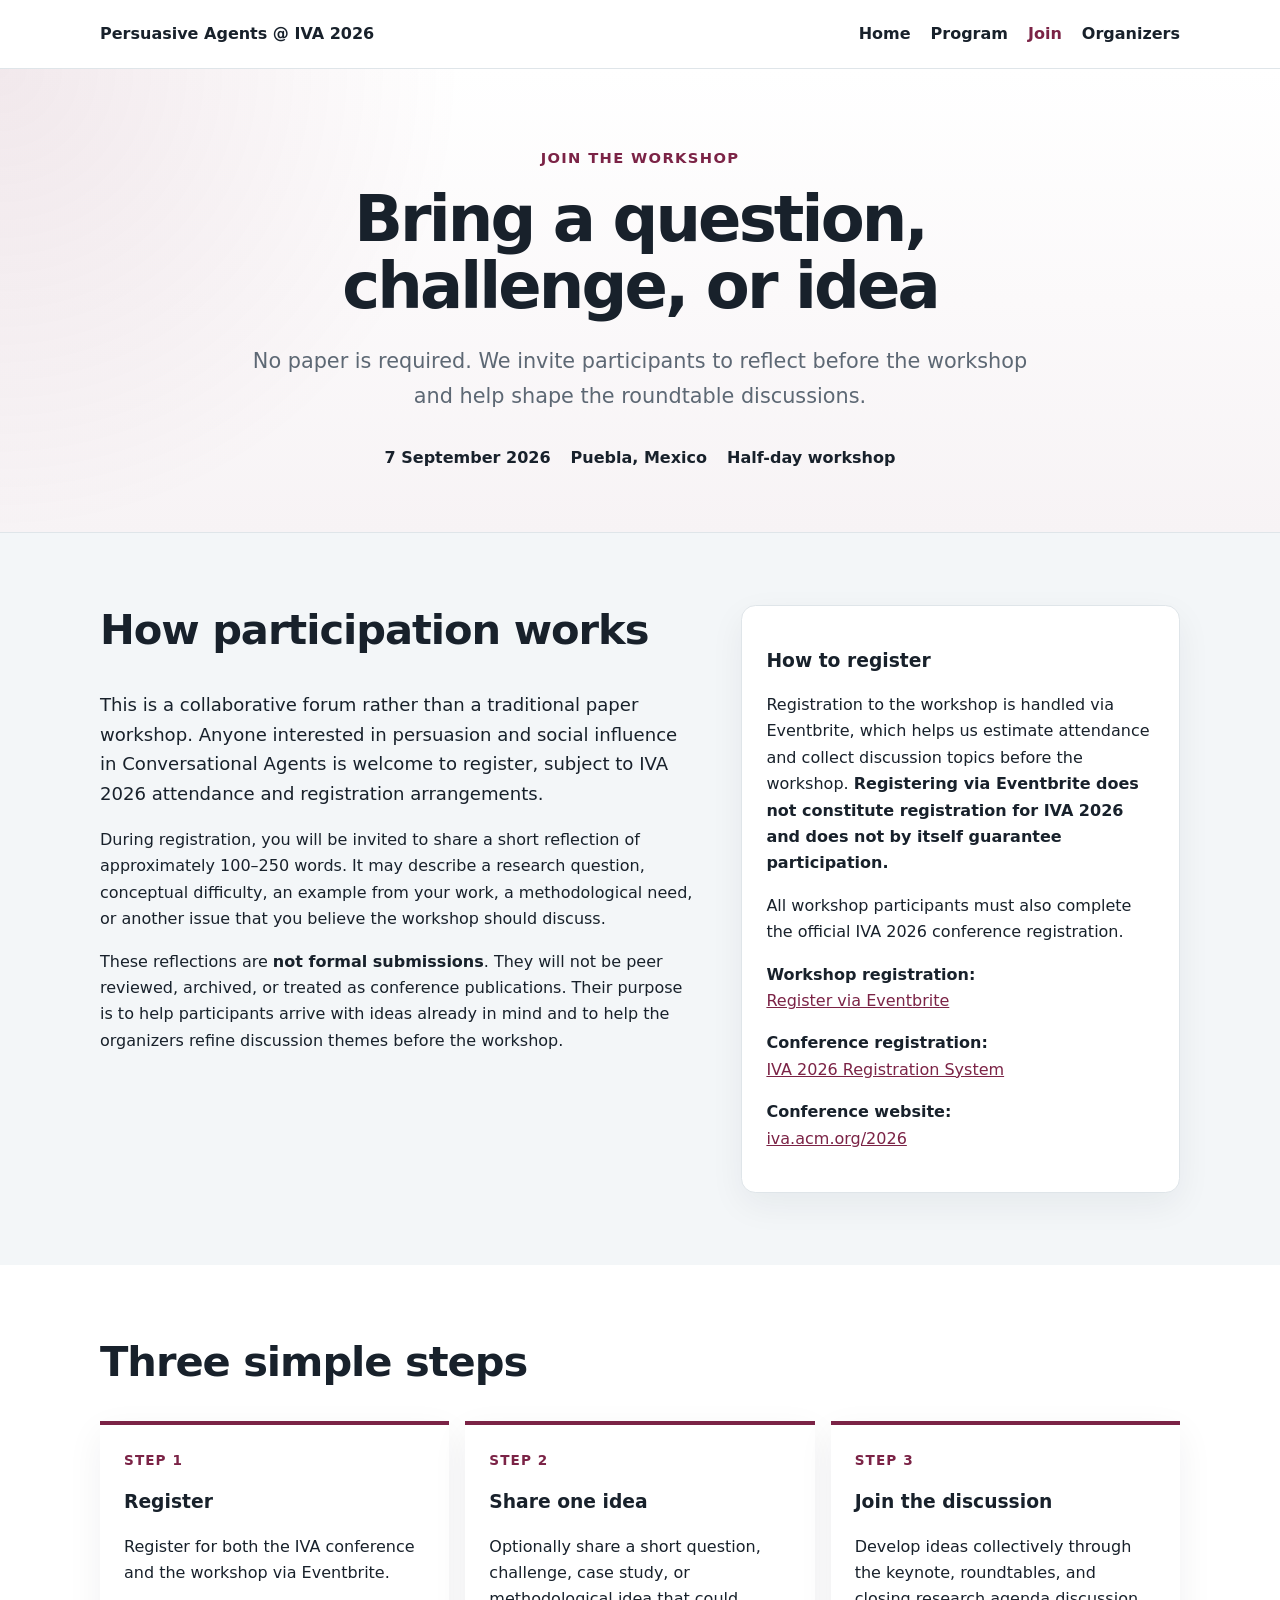
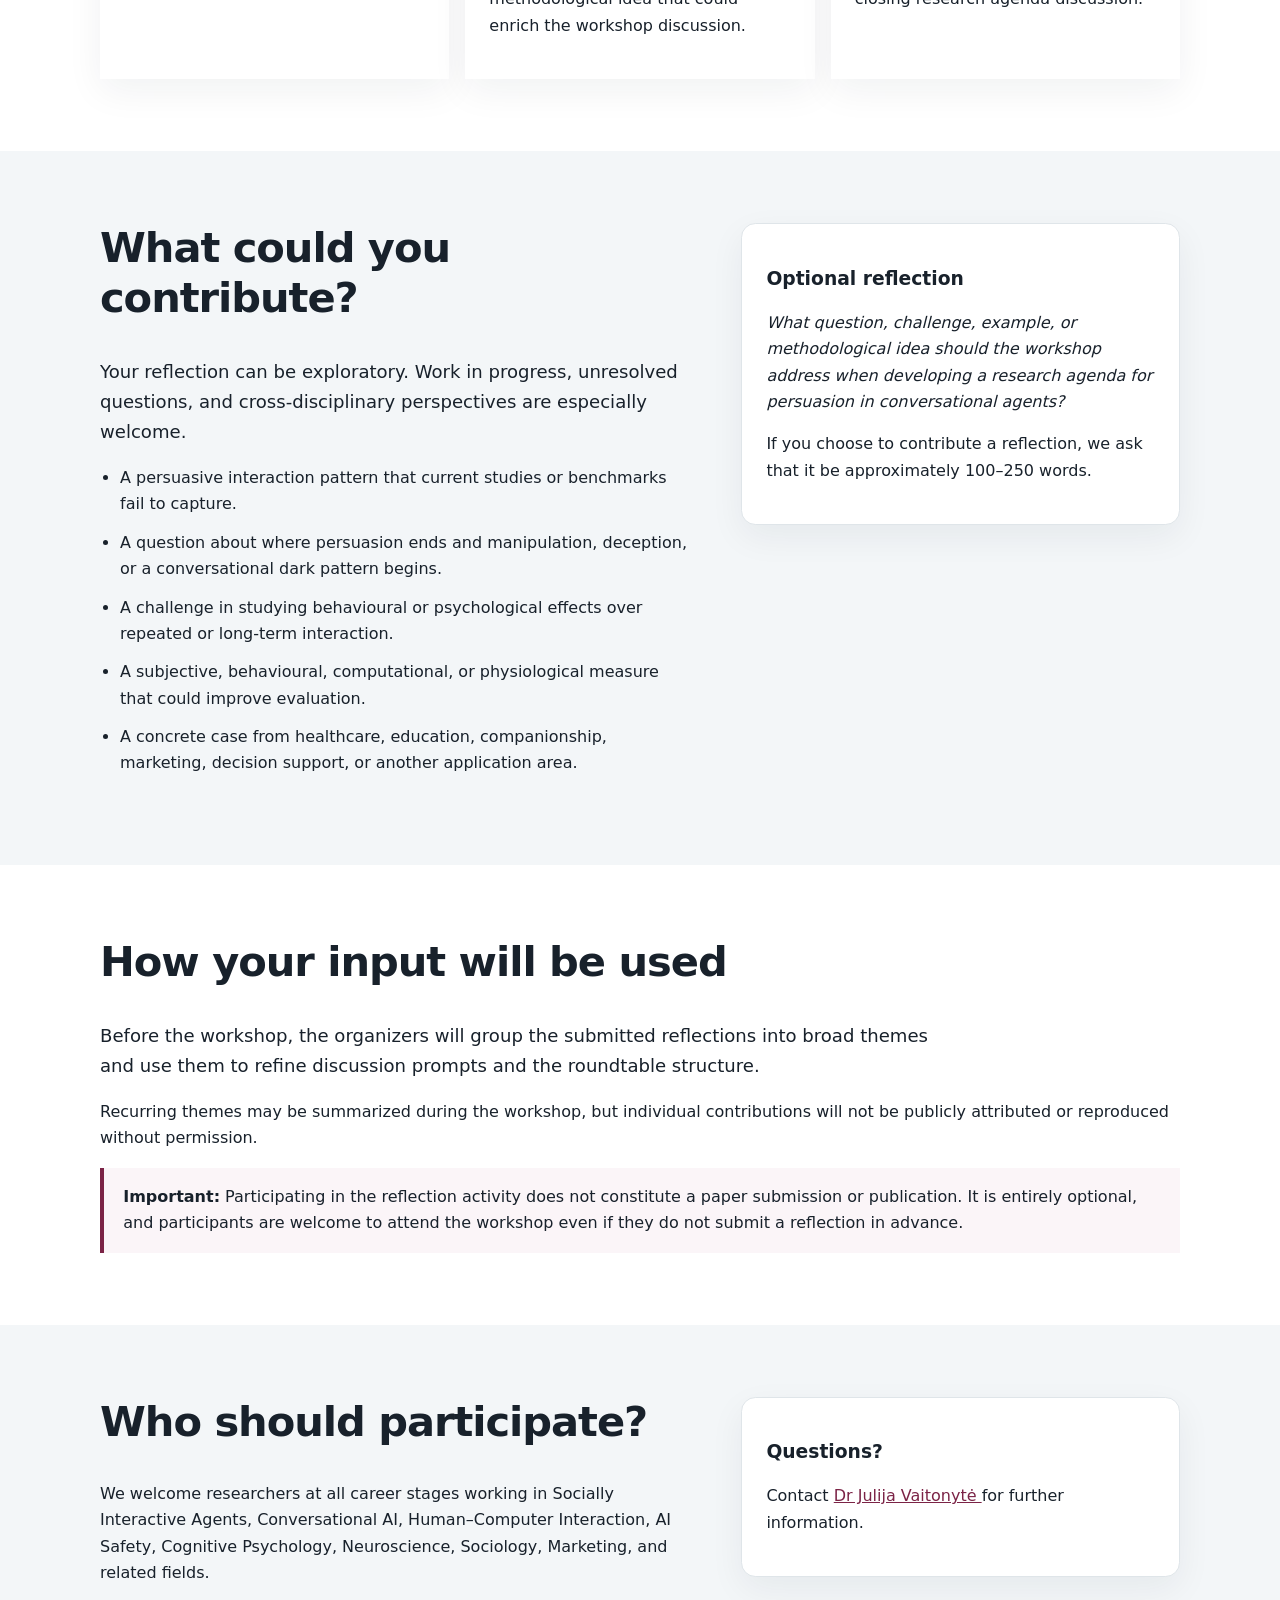
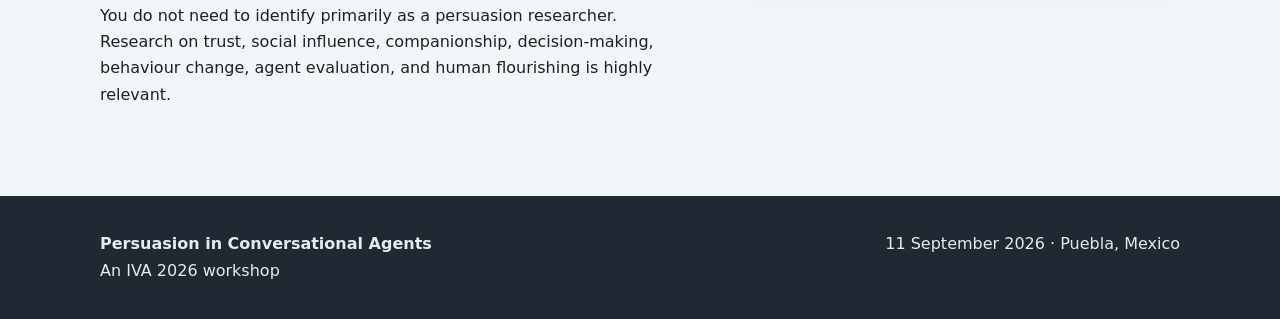
==== commit 0cb3537b: "Update join.html" ====
--- a/join.html
+++ b/join.html
@@ -5,23 +5,371 @@
   <meta name="viewport" content="width=device-width, initial-scale=1.0">
   <meta name="description" content="How to join the Persuasion in Conversational Agents workshop at IVA 2026.">
   <title>Join | Persuasion in Conversational Agents</title>
+
   <link rel="stylesheet" href="assets/style.css">
 </head>
+
 <body>
-  <header class="site-header"><div class="container nav"><a class="brand" href="index.html">Persuasive Agents @ IVA 2026</a><nav aria-label="Main navigation"><ul class="nav-links"><li><a href="index.html">Home</a></li><li><a href="program.html">Program</a></li><li><a href="join.html" aria-current="page">Join</a></li><li><a href="organizers.html">Organizers</a></li></ul></nav></div></header>
-  <main>
-    <section class="page-hero"><div class="container"><p class="eyebrow">Join the workshop</p><h1>Bring a question, challenge, or idea</h1><p class="subtitle">No paper is required. We invite participants to reflect before the workshop and help shape the roundtable discussions.</p><div class="event-meta"><span>11 September 2026</span><span>Puebla, Mexico</span><span>Half-day workshop</span></div></div></section>
-
-    <section><div class="container two-column"><div><h2>How participation works</h2><p class="lead">This is a collaborative forum rather than a traditional paper workshop. Anyone interested in persuasion and social influence in Conversational Agents is welcome to register, subject to IVA 2026 attendance and registration arrangements.</p><p>During registration, you will be invited to share a short reflection of approximately 100–250 words. It may describe a research question, conceptual difficulty, example from your work, methodological need, or issue that you believe the workshop should discuss.</p><p>These reflections are not formal submissions. They will not be peer reviewed, ranked, archived, or treated as conference publications. Their purpose is to help participants arrive with ideas already in mind and to help the organizers refine themes for the roundtables.</p></div><aside class="card"><h3>Registration</h3><p>The registration link will be added once the booking page is ready.</p><p><strong>Registration link: forthcoming</strong></p><!-- Replace with an Eventbrite button when ready. --></aside></div></section>
-
-    <section><div class="container"><h2>Three simple steps</h2><div class="steps"><article class="step"><div class="step-number">Step 1</div><h3>Register</h3><p>Tell us who you are, your affiliation, career stage, and the perspective you bring.</p></article><article class="step"><div class="step-number">Step 2</div><h3>Share one idea</h3><p>Offer a brief question, challenge, case, or methodological suggestion for the group.</p></article><article class="step"><div class="step-number">Step 3</div><h3>Join the discussion</h3><p>Develop the ideas collectively through the keynote, roundtables, and closing synthesis.</p></article></div></div></section>
-
-    <section><div class="container two-column"><div><h2>What could you contribute?</h2><p class="lead">Your reflection can be exploratory. Work in progress, unresolved questions, and cross-disciplinary perspectives are especially welcome.</p><ul class="prompt-list"><li>A persuasive interaction pattern that current studies or benchmarks fail to capture.</li><li>A question about where persuasion ends and manipulation, deception, or a conversational dark pattern begins.</li><li>A challenge in studying behavioural or psychological effects over repeated or long-term interaction.</li><li>A subjective, behavioural, computational, or physiological measure that could improve evaluation.</li><li>A concrete case from healthcare, education, companionship, marketing, decision support, or another application area.</li></ul></div><aside class="card"><h3>When registering we will ask you to elaborate on:</h3><p><em>What question, challenge, example, or methodological idea should the workshop address when developing a research agenda for persuasion in conversational agents?</em></p><p>Please answer in approximately 100–250 words.</p></aside></div></section>
-
-    <section><div class="container"><h2>How your input will be used</h2><p class="lead">Before the workshop, the organizers will group the reflections into broad themes and use them to refine discussion prompts and the roundtable structure.</p><p>Recurring themes may be summarised during the workshop, but individual contributions will not be publicly attributed or reproduced without permission.</p><div class="notice"><strong>Important:</strong> registering or sharing a reflection does not constitute a publication, an accepted paper, or a commitment to join a later publication. Any post-workshop collaboration will be optional and discussed separately. In addition, it is possible to register to the workshop even if you do not contribute a reflection beforehand.</div></div></section>
-
-    <section><div class="container two-column"><div><h2>Who should participate?</h2><p>We welcome researchers at all career stages working in Socially Interactive Agents, Conversational AI, Human–Computer Interaction, AI Safety, Cognitive Psychology, Neuroscience, Sociology, Marketing, and adjacent areas.</p><p>You do not need to identify primarily as a persuasion researcher. Work on trust, social influence, companionship, decision-making, behaviour change, agent evaluation, and human flourishing is highly relevant.</p></div><aside class="card"><h3>Questions?</h3><p>Contact Julija Vaitonytė at <a href="mailto:j.vaitonyte@tilburguniversity.edu">j.vaitonyte@tilburguniversity.edu</a>.</p></aside></div></section>
-  </main>
-  <footer class="site-footer"><div class="container footer-inner"><div><strong>Persuasion in Conversational Agents</strong><br>An IVA 2026 workshop</div><div>11 September 2026 · Puebla, Mexico</div></div></footer>
+
+<header class="site-header">
+  <div class="container nav">
+
+    <a class="brand" href="index.html">
+      Persuasive Agents @ IVA 2026
+    </a>
+
+    <nav aria-label="Main navigation">
+      <ul class="nav-links">
+        <li><a href="index.html">Home</a></li>
+        <li><a href="program.html">Program</a></li>
+        <li><a href="join.html" aria-current="page">Join</a></li>
+        <li><a href="organizers.html">Organizers</a></li>
+      </ul>
+    </nav>
+
+  </div>
+</header>
+
+
+<main>
+
+<section class="page-hero">
+  <div class="container">
+
+    <p class="eyebrow">Join the workshop</p>
+
+    <h1>Bring a question, challenge, or idea</h1>
+
+    <p class="subtitle">
+      No paper is required. We invite participants to reflect before the workshop
+      and help shape the roundtable discussions.
+    </p>
+
+    <div class="event-meta">
+      <span>7 September 2026</span>
+      <span>Puebla, Mexico</span>
+      <span>Half-day workshop</span>
+    </div>
+
+  </div>
+</section>
+
+
+<section>
+
+<div class="container two-column">
+
+<div>
+
+<h2>How participation works</h2>
+
+<p class="lead">
+This is a collaborative forum rather than a traditional paper workshop.
+Anyone interested in persuasion and social influence in Conversational
+Agents is welcome to register, subject to IVA 2026 attendance and
+registration arrangements.
+</p>
+
+<p>
+During registration, you will be invited to share a short reflection of
+approximately 100–250 words. It may describe a research question,
+conceptual difficulty, an example from your work, a methodological need,
+or another issue that you believe the workshop should discuss.
+</p>
+
+<p>
+These reflections are <strong>not formal submissions</strong>. They will
+not be peer reviewed, archived, or treated as conference publications.
+Their purpose is to help participants arrive with ideas already in mind
+and to help the organizers refine discussion themes before the workshop.
+</p>
+
+</div>
+
+<aside class="card">
+
+<h3>How to register</h3>
+
+<p>
+Registration to the workshop is handled via Eventbrite, which helps us
+estimate attendance and collect discussion topics before the workshop.
+<strong>Registering via Eventbrite does not constitute registration for
+IVA 2026 and does not by itself guarantee participation.</strong>
+</p>
+
+<p>
+All workshop participants must also complete the official IVA 2026
+conference registration.
+</p>
+
+<p>
+
+<strong>Workshop registration:</strong><br>
+
+<a href="https://www.eventbrite.com/e/1995633072240?aff=oddtdtcreator" target="_blank">
+Register via Eventbrite
+</a>
+
+</p>
+
+<p>
+
+<strong>Conference registration:</strong><br>
+
+<a href="https://web.cvent.com/event/1fa23ef4-bc23-4ef4-ad9e-46d78ceebe09/summary" target="_blank">
+IVA 2026 Registration System
+</a>
+
+</p>
+
+<p>
+
+<strong>Conference website:</strong><br>
+
+<a href="https://iva.acm.org/2026/" target="_blank">
+iva.acm.org/2026
+</a>
+
+</p>
+
+</aside>
+
+</div>
+
+</section>
+
+
+<section>
+
+<div class="container">
+
+<h2>Three simple steps</h2>
+
+<div class="steps">
+
+<article class="step">
+<div class="step-number">Step 1</div>
+<h3>Register</h3>
+
+<p>
+Register for both the IVA conference and the workshop via Eventbrite.
+</p>
+
+</article>
+
+<article class="step">
+
+<div class="step-number">Step 2</div>
+
+<h3>Share one idea</h3>
+
+<p>
+Optionally share a short question, challenge, case study, or
+methodological idea that could enrich the workshop discussion.
+</p>
+
+</article>
+
+<article class="step">
+
+<div class="step-number">Step 3</div>
+
+<h3>Join the discussion</h3>
+
+<p>
+Develop ideas collectively through the keynote, roundtables, and closing
+research agenda discussion.
+</p>
+
+</article>
+
+</div>
+
+</div>
+
+</section>
+
+
+<section>
+
+<div class="container two-column">
+
+<div>
+
+<h2>What could you contribute?</h2>
+
+<p class="lead">
+Your reflection can be exploratory. Work in progress, unresolved
+questions, and cross-disciplinary perspectives are especially welcome.
+</p>
+
+<ul class="prompt-list">
+
+<li>
+A persuasive interaction pattern that current studies or benchmarks fail
+to capture.
+</li>
+
+<li>
+A question about where persuasion ends and manipulation, deception, or a
+conversational dark pattern begins.
+</li>
+
+<li>
+A challenge in studying behavioural or psychological effects over
+repeated or long-term interaction.
+</li>
+
+<li>
+A subjective, behavioural, computational, or physiological measure that
+could improve evaluation.
+</li>
+
+<li>
+A concrete case from healthcare, education, companionship, marketing,
+decision support, or another application area.
+</li>
+
+</ul>
+
+</div>
+
+<aside class="card">
+
+<h3>Optional reflection</h3>
+
+<p>
+
+<em>
+
+What question, challenge, example, or methodological idea should the
+workshop address when developing a research agenda for persuasion in
+conversational agents?
+
+</em>
+
+</p>
+
+<p>
+
+If you choose to contribute a reflection, we ask that it be approximately
+100–250 words.
+
+</p>
+
+</aside>
+
+</div>
+
+</section>
+
+
+<section>
+
+<div class="container">
+
+<h2>How your input will be used</h2>
+
+<p class="lead">
+Before the workshop, the organizers will group the submitted reflections
+into broad themes and use them to refine discussion prompts and the
+roundtable structure.
+</p>
+
+<p>
+Recurring themes may be summarized during the workshop, but individual
+contributions will not be publicly attributed or reproduced without
+permission.
+</p>
+
+<div class="notice">
+
+<strong>Important:</strong>
+
+Participating in the reflection activity does not constitute a paper
+submission or publication. It is entirely optional, and participants are
+welcome to attend the workshop even if they do not submit a reflection in
+advance.
+
+</div>
+
+</div>
+
+</section>
+
+
+<section>
+
+<div class="container two-column">
+
+<div>
+
+<h2>Who should participate?</h2>
+
+<p>
+We welcome researchers at all career stages working in Socially
+Interactive Agents, Conversational AI, Human–Computer Interaction,
+AI Safety, Cognitive Psychology, Neuroscience, Sociology,
+Marketing, and related fields.
+</p>
+
+<p>
+You do not need to identify primarily as a persuasion researcher.
+Research on trust, social influence, companionship, decision-making,
+behaviour change, agent evaluation, and human flourishing is highly
+relevant.
+</p>
+
+</div>
+
+<aside class="card">
+
+<h3>Questions?</h3>
+
+<p>
+
+Contact
+
+<a href="mailto:j.vaitonyte@tilburguniversity.edu">
+
+Dr Julija Vaitonytė
+
+</a>
+
+for further information.
+
+</p>
+
+</aside>
+
+</div>
+
+</section>
+
+</main>
+
+
+<footer class="site-footer">
+
+<div class="container footer-inner">
+
+<div>
+
+<strong>Persuasion in Conversational Agents</strong><br>
+
+An IVA 2026 workshop
+
+</div>
+
+<div>
+
+11 September 2026 · Puebla, Mexico
+
+</div>
+
+</div>
+
+</footer>
+
 </body>
 </html>
--- a/assets/style.css
+++ b/assets/style.css
@@ -67,9 +67,9 @@
 .questions, .prompt-list { padding-left: 1.25rem; }
 .questions li + li, .prompt-list li + li { margin-top: .75rem; }
 
-.keynote-grid { display: grid; grid-template-columns: 220px 1fr; gap: 2rem; align-items: start; }
+.keynote-grid { display: grid; grid-template-columns: 320px 1fr; gap: 3rem; align-items: start; }
 .speaker-photo { display: block; width: 100%; max-width: 320px; aspect-ratio: 3 / 4; object-fit: cover; object-position: center top; border-radius: .9rem; }
-.photo-credit { margin-top: .55rem; color: var(--muted); font-size: .84rem; }
+.photo-credit { margin-top: .45rem; color: var(--muted); font-size: .78rem; }
 
 .steps { display: grid; grid-template-columns: repeat(3,1fr); gap: 1rem; margin-top: 2rem; }
 .step { padding: 1.5rem; border-top: 4px solid var(--accent); background: var(--paper); box-shadow: 0 12px 35px rgba(24,33,43,.06); }
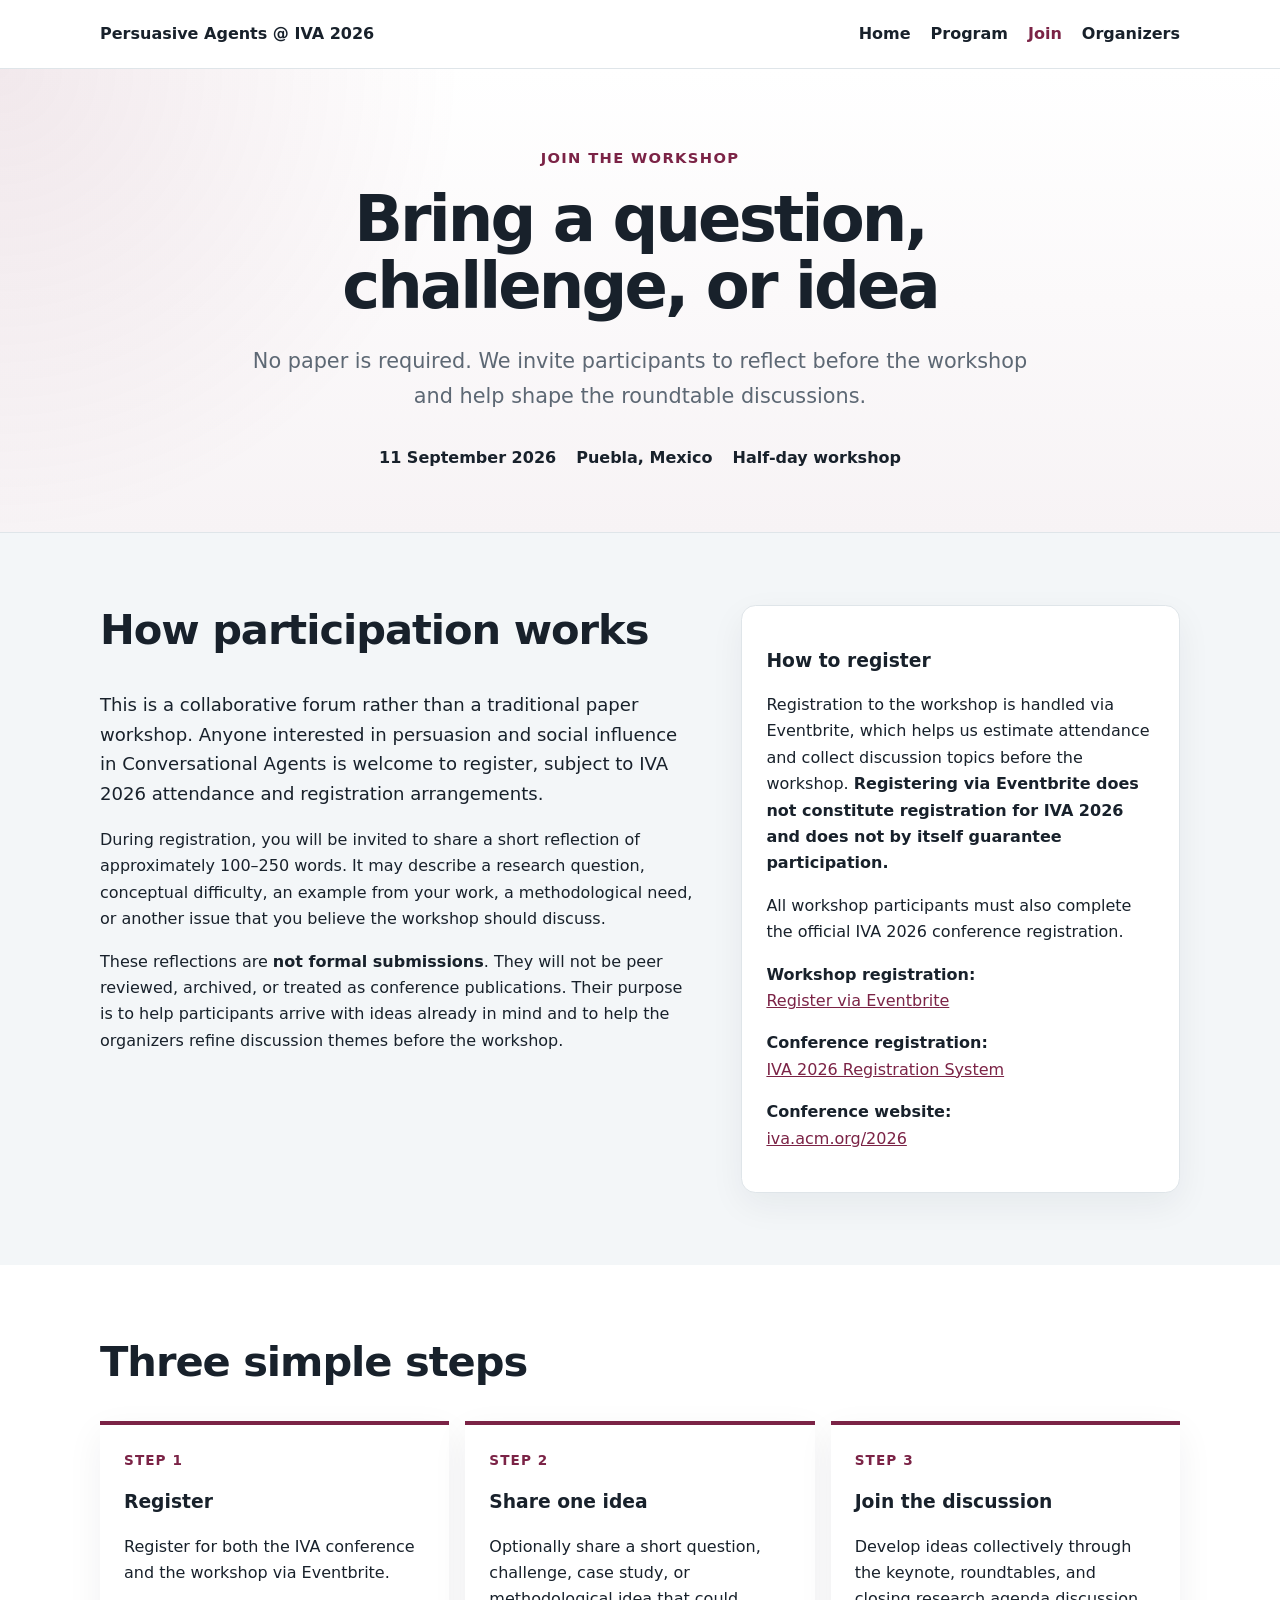
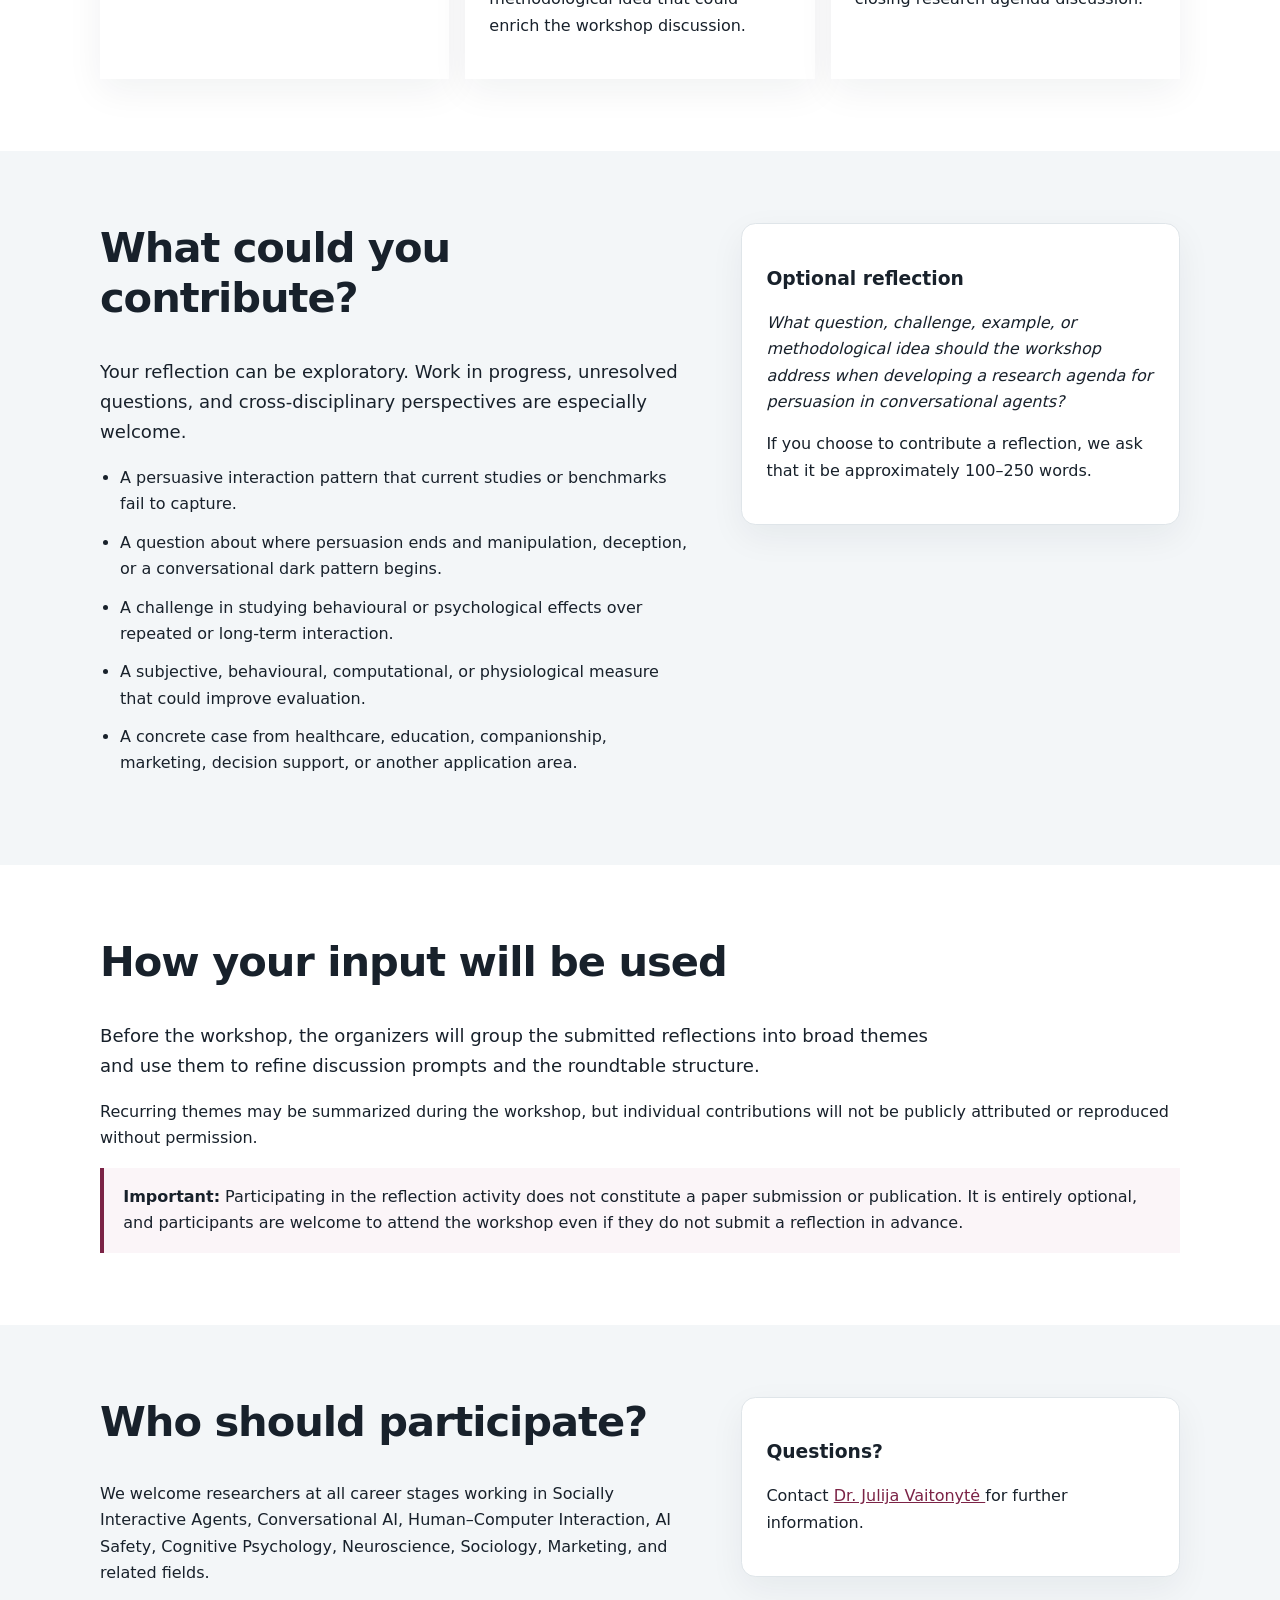
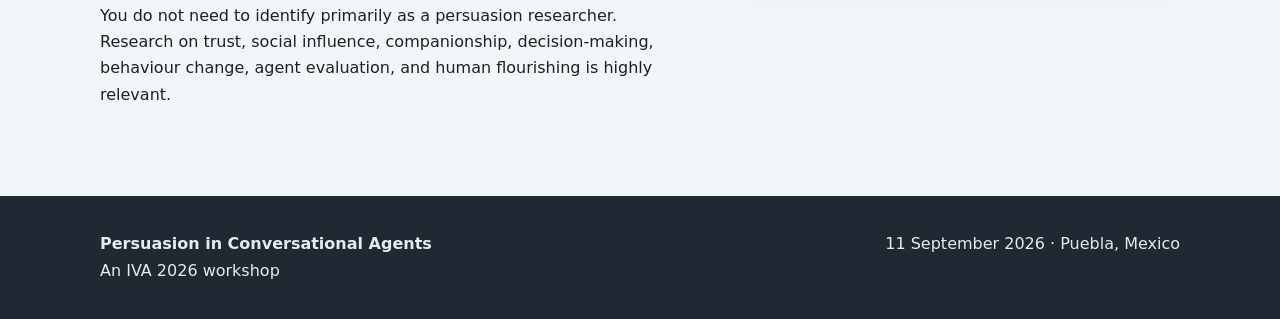
==== commit bc5121d4: "Update join.html" ====
--- a/join.html
+++ b/join.html
@@ -46,7 +46,7 @@
     </p>
 
     <div class="event-meta">
-      <span>7 September 2026</span>
+      <span>11 September 2026</span>
       <span>Puebla, Mexico</span>
       <span>Half-day workshop</span>
     </div>
@@ -332,7 +332,7 @@
 
 <a href="mailto:j.vaitonyte@tilburguniversity.edu">
 
-Dr Julija Vaitonytė
+Dr. Julija Vaitonytė
 
 </a>
 
